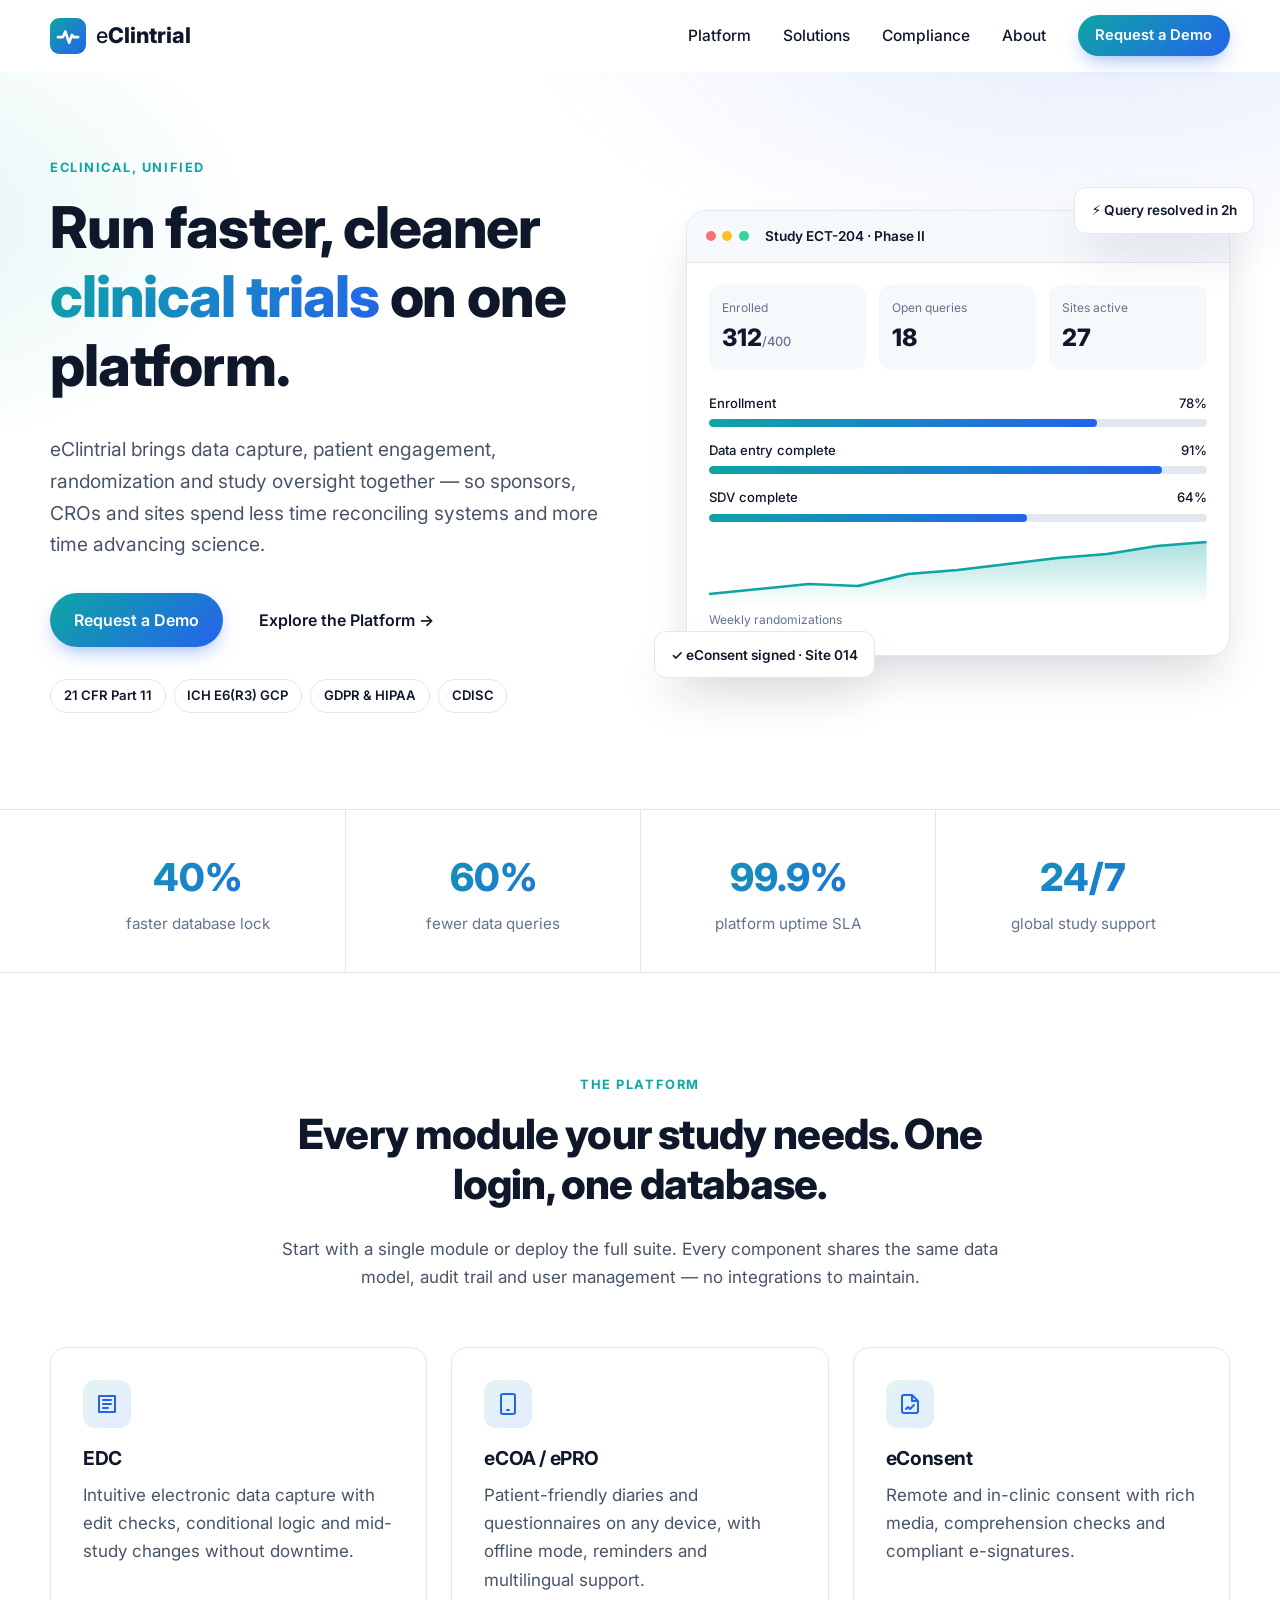
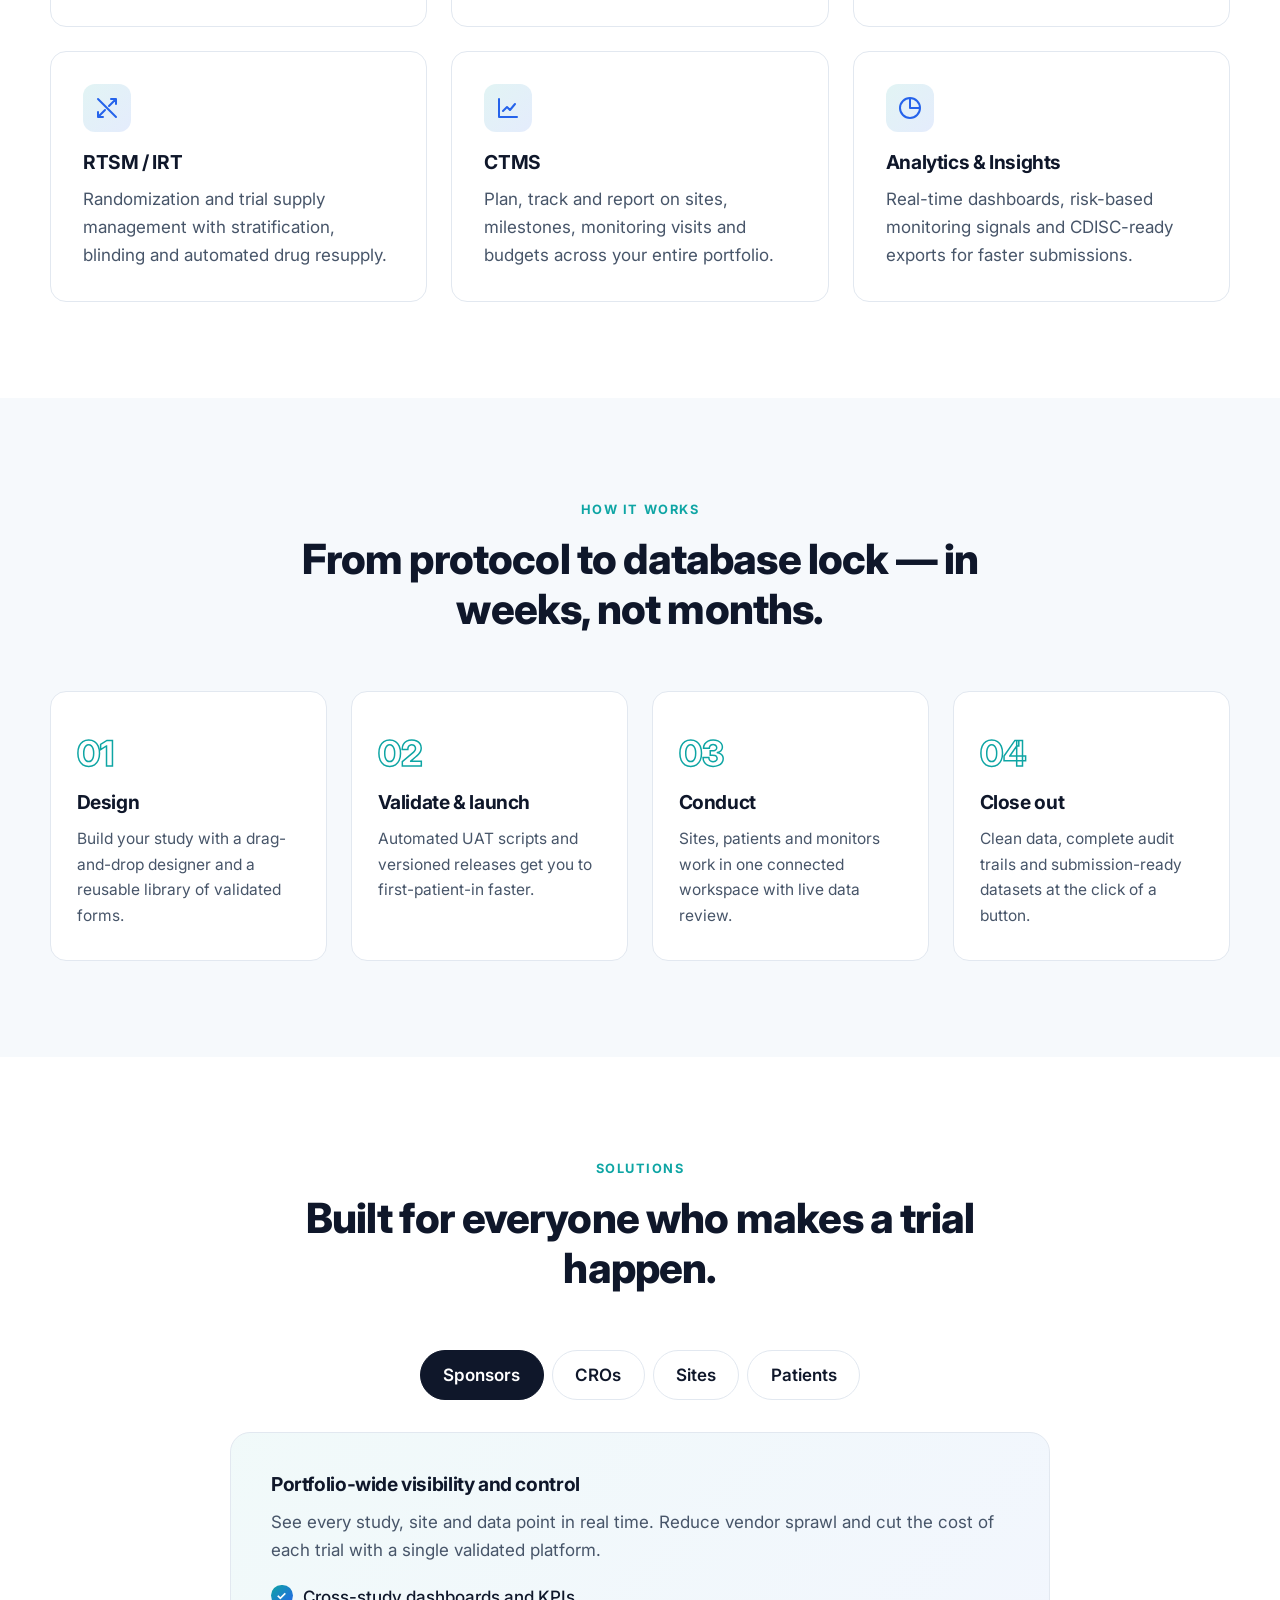
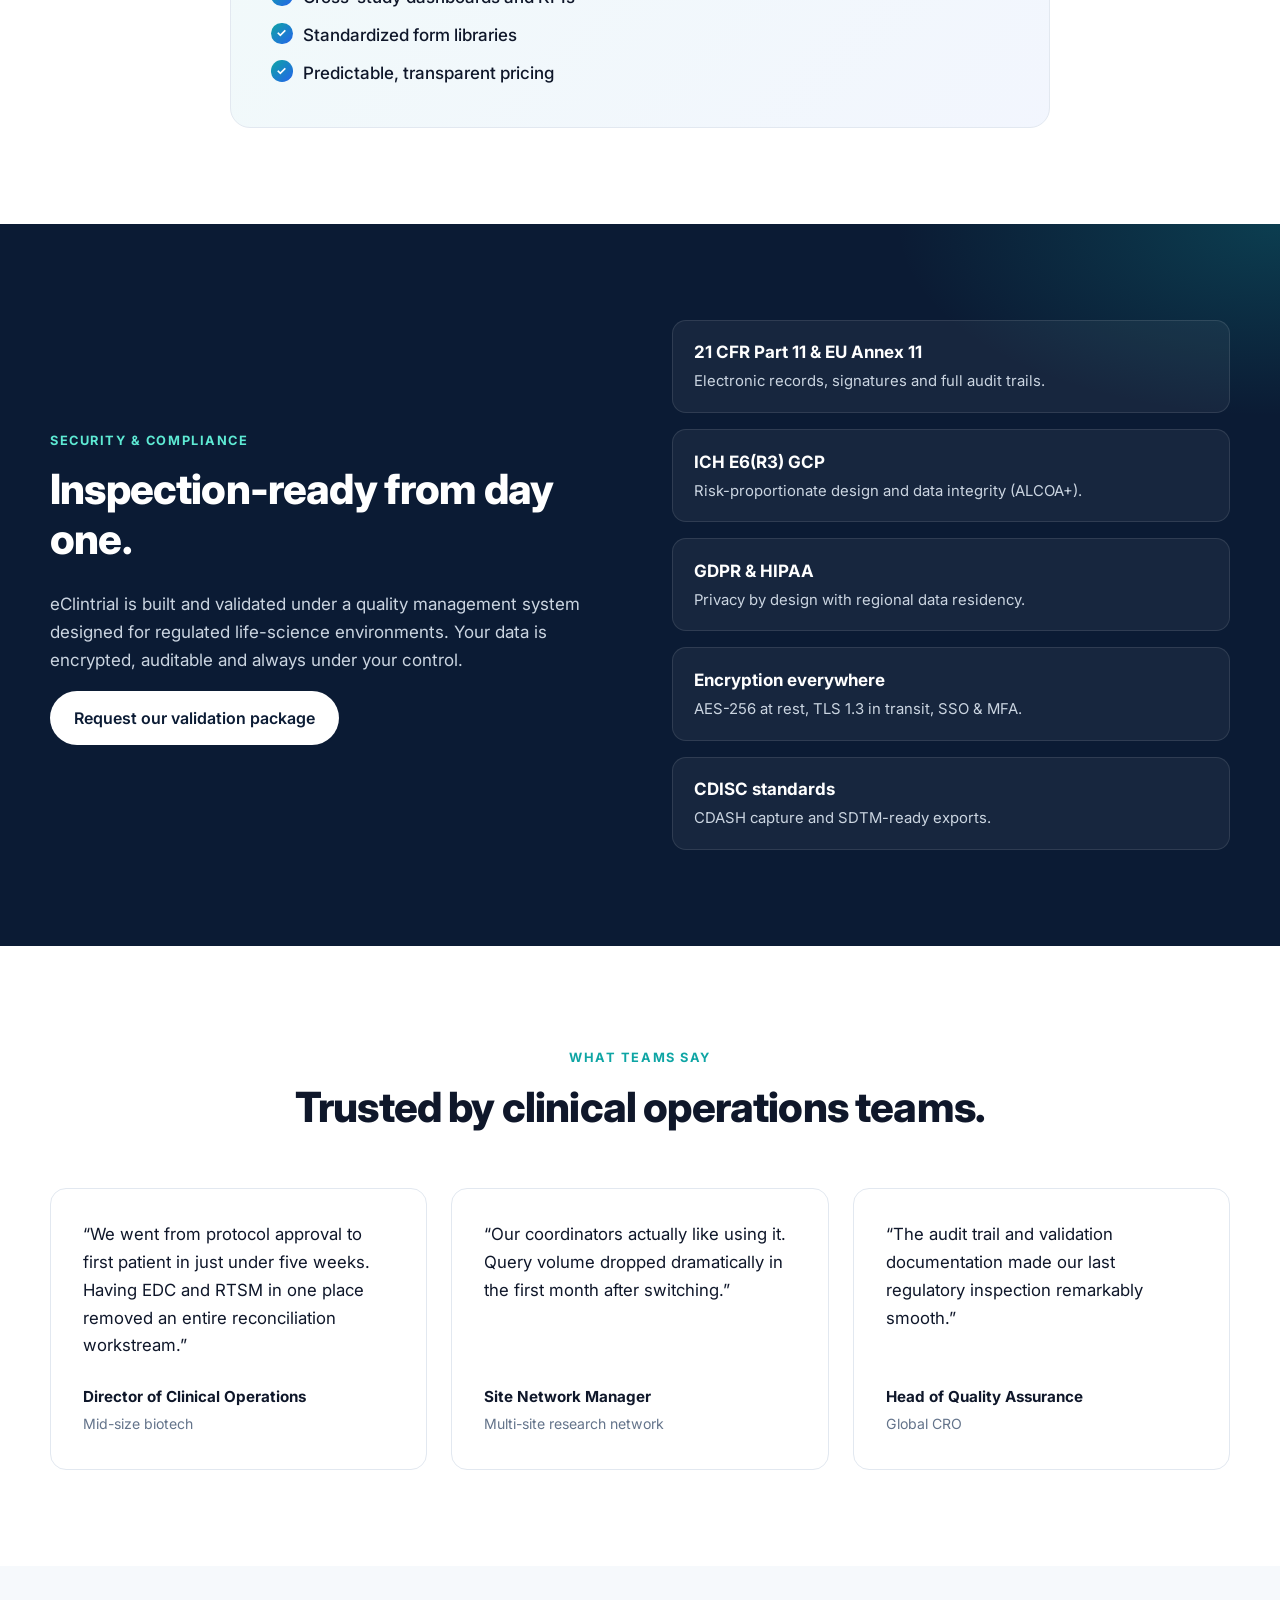
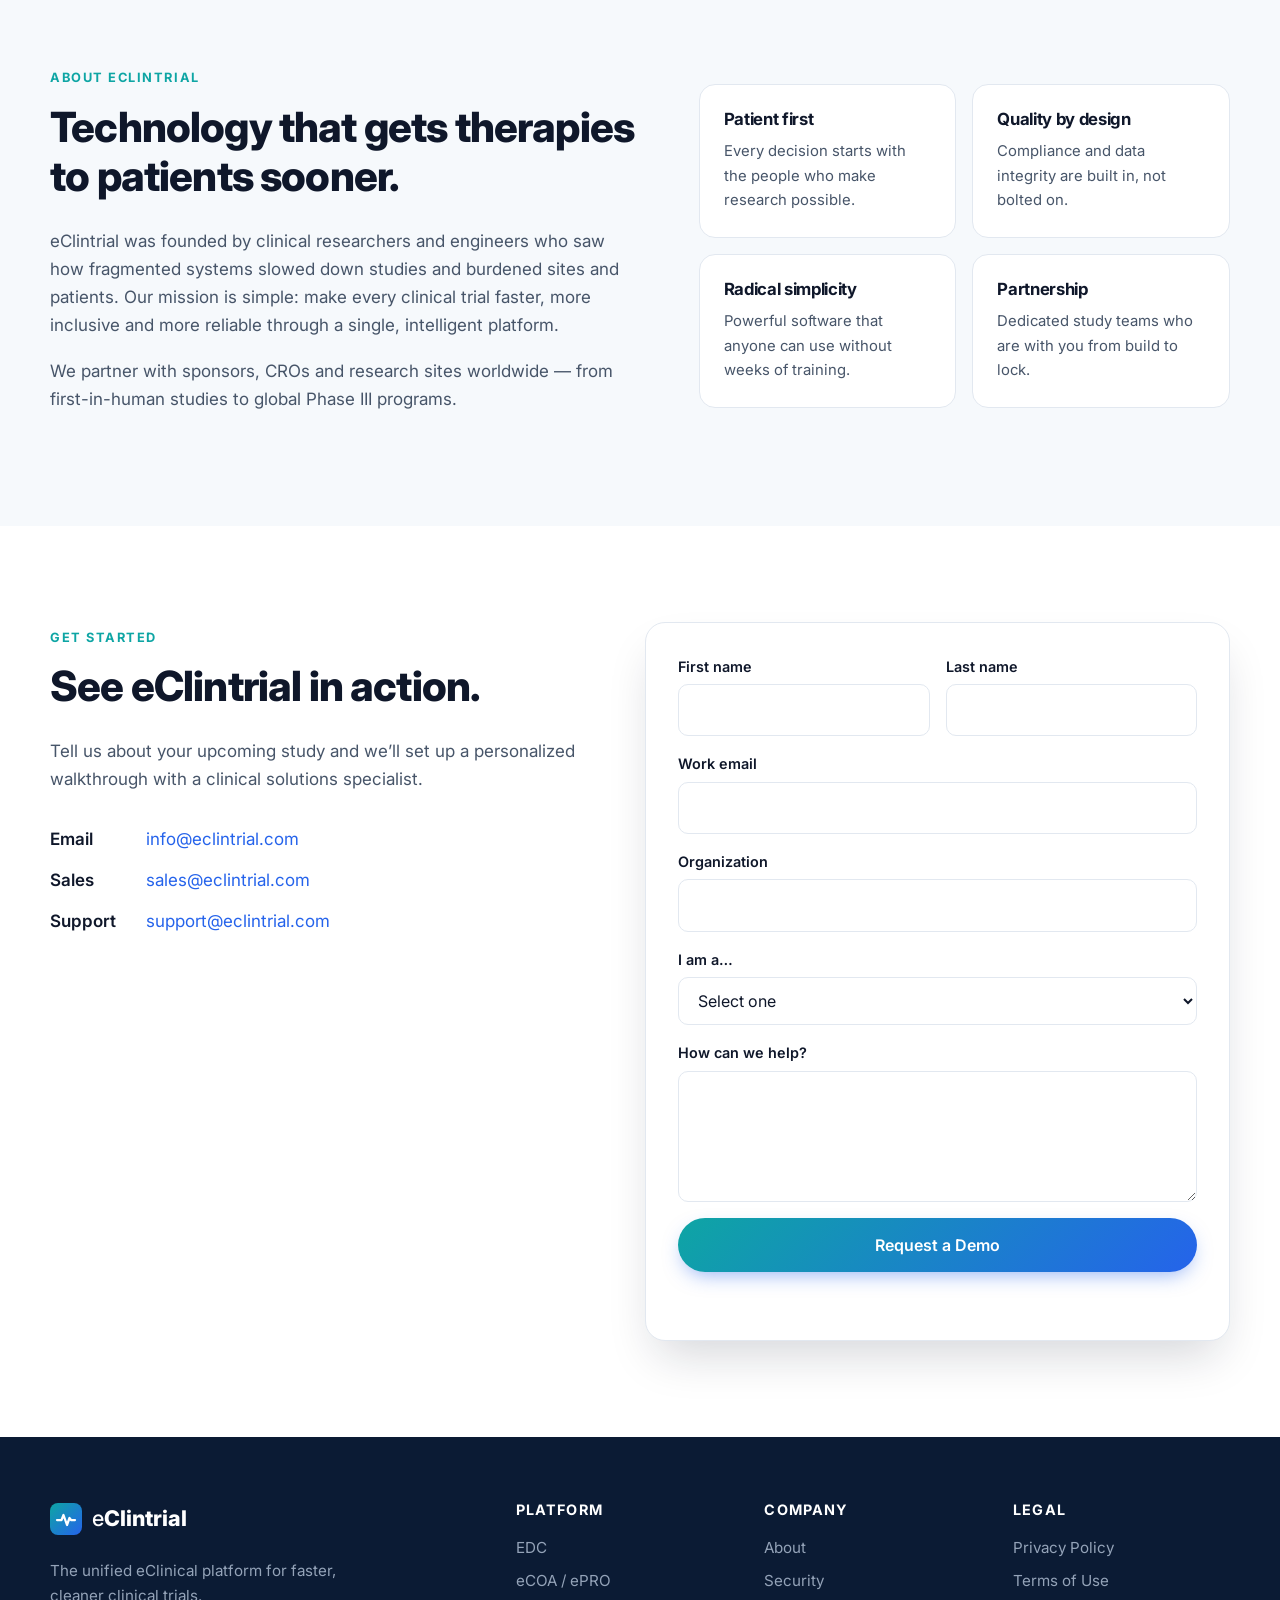
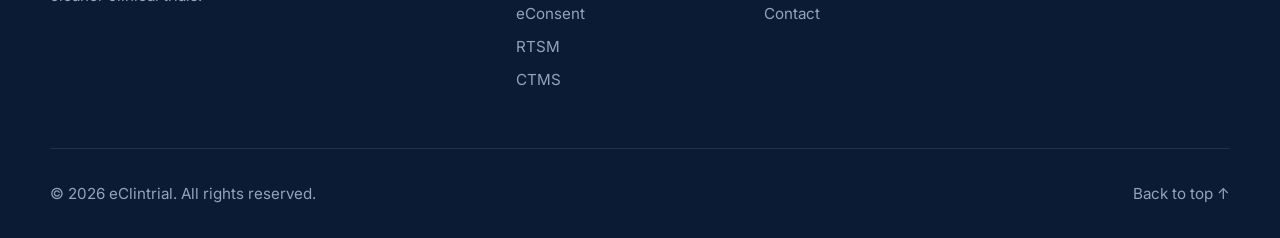
==== index.html @ 249e35c8 "Initial eClintrial website Co-Authored-By: Claude Opus 5.5 <noreply@anthropic.com>" ====
<!DOCTYPE html>
<html lang="en">
<head>
  <meta charset="UTF-8" />
  <meta name="viewport" content="width=device-width, initial-scale=1.0" />
  <script>document.documentElement.classList.add('js');</script>
  <title>eClintrial — The Unified Platform for Modern Clinical Trials</title>
  <meta name="description" content="eClintrial unifies EDC, eCOA, eConsent, RTSM and CTMS in one secure, compliant platform so sponsors, CROs and sites can run faster, cleaner clinical trials." />
  <meta property="og:title" content="eClintrial — The Unified Platform for Modern Clinical Trials" />
  <meta property="og:description" content="Run faster, cleaner clinical trials with one secure, compliant eClinical platform." />
  <meta property="og:type" content="website" />
  <meta property="og:url" content="https://eclintrial.com/" />
  <link rel="canonical" href="https://eclintrial.com/" />
  <link rel="icon" type="image/svg+xml" href="assets/logo.svg" />
  <link rel="preconnect" href="https://fonts.googleapis.com" />
  <link rel="preconnect" href="https://fonts.gstatic.com" crossorigin />
  <link href="https://fonts.googleapis.com/css2?family=Inter:wght@400;500;600;700;800&display=swap" rel="stylesheet" />
  <link rel="stylesheet" href="css/styles.css" />
</head>
<body>
  <a class="skip-link" href="#main">Skip to content</a>

  <!-- Header -->
  <header class="site-header" id="top">
    <div class="container nav">
      <a href="#top" class="brand" aria-label="eClintrial home">
        <img src="assets/logo.svg" alt="" width="36" height="36" />
        <span>e<strong>Clintrial</strong></span>
      </a>
      <button class="nav-toggle" aria-expanded="false" aria-controls="nav-menu" aria-label="Toggle navigation">
        <span></span><span></span><span></span>
      </button>
      <nav id="nav-menu" class="nav-menu" aria-label="Primary">
        <a href="#platform">Platform</a>
        <a href="#solutions">Solutions</a>
        <a href="#compliance">Compliance</a>
        <a href="#about">About</a>
        <a href="#contact" class="btn btn-primary btn-sm">Request a Demo</a>
      </nav>
    </div>
  </header>

  <main id="main">
    <!-- Hero -->
    <section class="hero">
      <div class="container hero-grid">
        <div class="hero-copy reveal">
          <span class="eyebrow">eClinical, unified</span>
          <h1>Run faster, cleaner <span class="gradient-text">clinical trials</span> on one platform.</h1>
          <p class="lead">eClintrial brings data capture, patient engagement, randomization and study oversight together — so sponsors, CROs and sites spend less time reconciling systems and more time advancing science.</p>
          <div class="hero-actions">
            <a href="#contact" class="btn btn-primary">Request a Demo</a>
            <a href="#platform" class="btn btn-ghost">Explore the Platform →</a>
          </div>
          <ul class="hero-badges" aria-label="Compliance highlights">
            <li>21 CFR Part 11</li>
            <li>ICH E6(R3) GCP</li>
            <li>GDPR &amp; HIPAA</li>
            <li>CDISC</li>
          </ul>
        </div>

        <div class="hero-visual reveal" aria-hidden="true">
          <div class="dash-card">
            <div class="dash-header">
              <span class="dot red"></span><span class="dot amber"></span><span class="dot green"></span>
              <span class="dash-title">Study ECT-204 · Phase II</span>
            </div>
            <div class="dash-body">
              <div class="kpis">
                <div class="kpi"><span class="kpi-label">Enrolled</span><span class="kpi-value">312<small>/400</small></span></div>
                <div class="kpi"><span class="kpi-label">Open queries</span><span class="kpi-value">18</span></div>
                <div class="kpi"><span class="kpi-label">Sites active</span><span class="kpi-value">27</span></div>
              </div>
              <div class="progress-block">
                <div class="progress-row"><span>Enrollment</span><span>78%</span></div>
                <div class="bar"><span style="width:78%"></span></div>
                <div class="progress-row"><span>Data entry complete</span><span>91%</span></div>
                <div class="bar"><span style="width:91%"></span></div>
                <div class="progress-row"><span>SDV complete</span><span>64%</span></div>
                <div class="bar"><span style="width:64%"></span></div>
              </div>
              <div class="sparkline">
                <svg viewBox="0 0 300 70" preserveAspectRatio="none">
                  <defs>
                    <linearGradient id="spark" x1="0" y1="0" x2="0" y2="1">
                      <stop offset="0" stop-color="#0EA5A4" stop-opacity=".35"/>
                      <stop offset="1" stop-color="#0EA5A4" stop-opacity="0"/>
                    </linearGradient>
                  </defs>
                  <path d="M0 60 L30 55 L60 50 L90 52 L120 40 L150 36 L180 30 L210 24 L240 20 L270 12 L300 8 L300 70 L0 70Z" fill="url(#spark)"/>
                  <path d="M0 60 L30 55 L60 50 L90 52 L120 40 L150 36 L180 30 L210 24 L240 20 L270 12 L300 8" stroke="#0EA5A4" stroke-width="2.5" fill="none"/>
                </svg>
                <span class="spark-label">Weekly randomizations</span>
              </div>
            </div>
          </div>
          <div class="float-card fc-1">✓ eConsent signed · Site 014</div>
          <div class="float-card fc-2">⚡ Query resolved in 2h</div>
        </div>
      </div>
    </section>

    <!-- Stats -->
    <section class="stats">
      <div class="container stats-grid">
        <div class="stat reveal"><span class="stat-value" data-count="40" data-suffix="%">0%</span><span class="stat-label">faster database lock</span></div>
        <div class="stat reveal"><span class="stat-value" data-count="60" data-suffix="%">0%</span><span class="stat-label">fewer data queries</span></div>
        <div class="stat reveal"><span class="stat-value" data-count="99.9" data-suffix="%" data-decimals="1">0%</span><span class="stat-label">platform uptime SLA</span></div>
        <div class="stat reveal"><span class="stat-value" data-count="24" data-suffix="/7">0</span><span class="stat-label">global study support</span></div>
      </div>
    </section>

    <!-- Platform -->
    <section class="section" id="platform">
      <div class="container">
        <div class="section-head reveal">
          <span class="eyebrow">The Platform</span>
          <h2>Every module your study needs. One login, one database.</h2>
          <p>Start with a single module or deploy the full suite. Every component shares the same data model, audit trail and user management — no integrations to maintain.</p>
        </div>

        <div class="card-grid">
          <article class="card reveal">
            <div class="card-icon">
              <svg viewBox="0 0 24 24"><path d="M4 4h16v16H4z M8 8h8 M8 12h8 M8 16h5"/></svg>
            </div>
            <h3>EDC</h3>
            <p>Intuitive electronic data capture with edit checks, conditional logic and mid-study changes without downtime.</p>
          </article>
          <article class="card reveal">
            <div class="card-icon">
              <svg viewBox="0 0 24 24"><path d="M7 2h10a2 2 0 0 1 2 2v16a2 2 0 0 1-2 2H7a2 2 0 0 1-2-2V4a2 2 0 0 1 2-2z M11 18h2"/></svg>
            </div>
            <h3>eCOA / ePRO</h3>
            <p>Patient-friendly diaries and questionnaires on any device, with offline mode, reminders and multilingual support.</p>
          </article>
          <article class="card reveal">
            <div class="card-icon">
              <svg viewBox="0 0 24 24"><path d="M14 3H6a2 2 0 0 0-2 2v14a2 2 0 0 0 2 2h12a2 2 0 0 0 2-2V9z M14 3v6h6 M8 17l2-2 2 2 4-4"/></svg>
            </div>
            <h3>eConsent</h3>
            <p>Remote and in-clinic consent with rich media, comprehension checks and compliant e-signatures.</p>
          </article>
          <article class="card reveal">
            <div class="card-icon">
              <svg viewBox="0 0 24 24"><path d="M16 3h5v5 M8 21H3v-5 M21 3l-7 7 M3 21l7-7 M3 3l18 18"/></svg>
            </div>
            <h3>RTSM / IRT</h3>
            <p>Randomization and trial supply management with stratification, blinding and automated drug resupply.</p>
          </article>
          <article class="card reveal">
            <div class="card-icon">
              <svg viewBox="0 0 24 24"><path d="M3 3v18h18 M7 15l4-4 3 3 5-6"/></svg>
            </div>
            <h3>CTMS</h3>
            <p>Plan, track and report on sites, milestones, monitoring visits and budgets across your entire portfolio.</p>
          </article>
          <article class="card reveal">
            <div class="card-icon">
              <svg viewBox="0 0 24 24"><path d="M12 2a10 10 0 1 0 10 10 M12 2v10h10 M12 2a10 10 0 0 1 10 10"/></svg>
            </div>
            <h3>Analytics &amp; Insights</h3>
            <p>Real-time dashboards, risk-based monitoring signals and CDISC-ready exports for faster submissions.</p>
          </article>
        </div>
      </div>
    </section>

    <!-- How it works -->
    <section class="section section-alt">
      <div class="container">
        <div class="section-head reveal">
          <span class="eyebrow">How it works</span>
          <h2>From protocol to database lock — in weeks, not months.</h2>
        </div>
        <ol class="steps">
          <li class="step reveal">
            <span class="step-num">01</span>
            <h3>Design</h3>
            <p>Build your study with a drag-and-drop designer and a reusable library of validated forms.</p>
          </li>
          <li class="step reveal">
            <span class="step-num">02</span>
            <h3>Validate &amp; launch</h3>
            <p>Automated UAT scripts and versioned releases get you to first-patient-in faster.</p>
          </li>
          <li class="step reveal">
            <span class="step-num">03</span>
            <h3>Conduct</h3>
            <p>Sites, patients and monitors work in one connected workspace with live data review.</p>
          </li>
          <li class="step reveal">
            <span class="step-num">04</span>
            <h3>Close out</h3>
            <p>Clean data, complete audit trails and submission-ready datasets at the click of a button.</p>
          </li>
        </ol>
      </div>
    </section>

    <!-- Solutions -->
    <section class="section" id="solutions">
      <div class="container">
        <div class="section-head reveal">
          <span class="eyebrow">Solutions</span>
          <h2>Built for everyone who makes a trial happen.</h2>
        </div>
        <div class="tabs reveal" role="tablist" aria-label="Audience">
          <button role="tab" aria-selected="true" aria-controls="tab-sponsors" id="t-sponsors">Sponsors</button>
          <button role="tab" aria-selected="false" aria-controls="tab-cros" id="t-cros" tabindex="-1">CROs</button>
          <button role="tab" aria-selected="false" aria-controls="tab-sites" id="t-sites" tabindex="-1">Sites</button>
          <button role="tab" aria-selected="false" aria-controls="tab-patients" id="t-patients" tabindex="-1">Patients</button>
        </div>
        <div class="tab-panels">
          <div class="tab-panel" id="tab-sponsors" role="tabpanel" aria-labelledby="t-sponsors">
            <div>
              <h3>Portfolio-wide visibility and control</h3>
              <p>See every study, site and data point in real time. Reduce vendor sprawl and cut the cost of each trial with a single validated platform.</p>
              <ul class="checklist">
                <li>Cross-study dashboards and KPIs</li>
                <li>Standardized form libraries</li>
                <li>Predictable, transparent pricing</li>
              </ul>
            </div>
          </div>
          <div class="tab-panel" id="tab-cros" role="tabpanel" aria-labelledby="t-cros" hidden>
            <div>
              <h3>Deliver more studies with the same team</h3>
              <p>Rapid study builds, reusable templates and white-label options help you win and deliver more business for your sponsors.</p>
              <ul class="checklist">
                <li>Multi-sponsor tenant management</li>
                <li>Reusable study templates</li>
                <li>Built-in risk-based monitoring</li>
              </ul>
            </div>
          </div>
          <div class="tab-panel" id="tab-sites" role="tabpanel" aria-labelledby="t-sites" hidden>
            <div>
              <h3>Less admin, more patient care</h3>
              <p>One login for every module, clean intuitive forms and fewer queries mean coordinators spend time with patients, not screens.</p>
              <ul class="checklist">
                <li>Single sign-on across modules</li>
                <li>EHR-to-EDC data transfer</li>
                <li>Inline query resolution</li>
              </ul>
            </div>
          </div>
          <div class="tab-panel" id="tab-patients" role="tabpanel" aria-labelledby="t-patients" hidden>
            <div>
              <h3>Participation that fits real life</h3>
              <p>Patients consent, report outcomes and attend visits from home or clinic using an accessible app in their own language.</p>
              <ul class="checklist">
                <li>Mobile app for iOS, Android &amp; web</li>
                <li>WCAG 2.2 AA accessibility</li>
                <li>Telehealth visit support</li>
              </ul>
            </div>
          </div>
        </div>
      </div>
    </section>

    <!-- Compliance -->
    <section class="section section-dark" id="compliance">
      <div class="container compliance-grid">
        <div class="reveal">
          <span class="eyebrow eyebrow-light">Security &amp; Compliance</span>
          <h2>Inspection-ready from day one.</h2>
          <p>eClintrial is built and validated under a quality management system designed for regulated life-science environments. Your data is encrypted, auditable and always under your control.</p>
          <a href="#contact" class="btn btn-light">Request our validation package</a>
        </div>
        <ul class="compliance-list reveal">
          <li><strong>21 CFR Part 11 &amp; EU Annex 11</strong><span>Electronic records, signatures and full audit trails.</span></li>
          <li><strong>ICH E6(R3) GCP</strong><span>Risk-proportionate design and data integrity (ALCOA+).</span></li>
          <li><strong>GDPR &amp; HIPAA</strong><span>Privacy by design with regional data residency.</span></li>
          <li><strong>Encryption everywhere</strong><span>AES-256 at rest, TLS 1.3 in transit, SSO &amp; MFA.</span></li>
          <li><strong>CDISC standards</strong><span>CDASH capture and SDTM-ready exports.</span></li>
        </ul>
      </div>
    </section>

    <!-- Testimonials -->
    <section class="section">
      <div class="container">
        <div class="section-head reveal">
          <span class="eyebrow">What teams say</span>
          <h2>Trusted by clinical operations teams.</h2>
        </div>
        <div class="quote-grid">
          <figure class="quote reveal">
            <blockquote>“We went from protocol approval to first patient in just under five weeks. Having EDC and RTSM in one place removed an entire reconciliation workstream.”</blockquote>
            <figcaption><strong>Director of Clinical Operations</strong><span>Mid-size biotech</span></figcaption>
          </figure>
          <figure class="quote reveal">
            <blockquote>“Our coordinators actually like using it. Query volume dropped dramatically in the first month after switching.”</blockquote>
            <figcaption><strong>Site Network Manager</strong><span>Multi-site research network</span></figcaption>
          </figure>
          <figure class="quote reveal">
            <blockquote>“The audit trail and validation documentation made our last regulatory inspection remarkably smooth.”</blockquote>
            <figcaption><strong>Head of Quality Assurance</strong><span>Global CRO</span></figcaption>
          </figure>
        </div>
      </div>
    </section>

    <!-- About -->
    <section class="section section-alt" id="about">
      <div class="container about-grid">
        <div class="reveal">
          <span class="eyebrow">About eClintrial</span>
          <h2>Technology that gets therapies to patients sooner.</h2>
          <p>eClintrial was founded by clinical researchers and engineers who saw how fragmented systems slowed down studies and burdened sites and patients. Our mission is simple: make every clinical trial faster, more inclusive and more reliable through a single, intelligent platform.</p>
          <p>We partner with sponsors, CROs and research sites worldwide — from first-in-human studies to global Phase III programs.</p>
        </div>
        <div class="values reveal">
          <div class="value"><h3>Patient first</h3><p>Every decision starts with the people who make research possible.</p></div>
          <div class="value"><h3>Quality by design</h3><p>Compliance and data integrity are built in, not bolted on.</p></div>
          <div class="value"><h3>Radical simplicity</h3><p>Powerful software that anyone can use without weeks of training.</p></div>
          <div class="value"><h3>Partnership</h3><p>Dedicated study teams who are with you from build to lock.</p></div>
        </div>
      </div>
    </section>

    <!-- Contact -->
    <section class="section" id="contact">
      <div class="container contact-grid">
        <div class="reveal">
          <span class="eyebrow">Get started</span>
          <h2>See eClintrial in action.</h2>
          <p>Tell us about your upcoming study and we’ll set up a personalized walkthrough with a clinical solutions specialist.</p>
          <ul class="contact-info">
            <li><span>Email</span><a href="mailto:info@eclintrial.com">info@eclintrial.com</a></li>
            <li><span>Sales</span><a href="mailto:sales@eclintrial.com">sales@eclintrial.com</a></li>
            <li><span>Support</span><a href="mailto:support@eclintrial.com">support@eclintrial.com</a></li>
          </ul>
        </div>
        <form class="contact-form reveal" id="contact-form" novalidate>
          <div class="form-row">
            <label>First name<input type="text" name="firstName" autocomplete="given-name" required /></label>
            <label>Last name<input type="text" name="lastName" autocomplete="family-name" required /></label>
          </div>
          <label>Work email<input type="email" name="email" autocomplete="email" required /></label>
          <label>Organization<input type="text" name="organization" autocomplete="organization" required /></label>
          <label>I am a…
            <select name="role" required>
              <option value="">Select one</option>
              <option>Sponsor (Pharma / Biotech / MedTech)</option>
              <option>CRO</option>
              <option>Research site</option>
              <option>Academic / Investigator</option>
              <option>Other</option>
            </select>
          </label>
          <label>How can we help?<textarea name="message" rows="4"></textarea></label>
          <button type="submit" class="btn btn-primary btn-block">Request a Demo</button>
          <p class="form-status" role="status" aria-live="polite"></p>
        </form>
      </div>
    </section>
  </main>

  <!-- Footer -->
  <footer class="site-footer">
    <div class="container footer-grid">
      <div>
        <a href="#top" class="brand brand-light">
          <img src="assets/logo.svg" alt="" width="32" height="32" />
          <span>e<strong>Clintrial</strong></span>
        </a>
        <p>The unified eClinical platform for faster, cleaner clinical trials.</p>
      </div>
      <div>
        <h4>Platform</h4>
        <a href="#platform">EDC</a>
        <a href="#platform">eCOA / ePRO</a>
        <a href="#platform">eConsent</a>
        <a href="#platform">RTSM</a>
        <a href="#platform">CTMS</a>
      </div>
      <div>
        <h4>Company</h4>
        <a href="#about">About</a>
        <a href="#compliance">Security</a>
        <a href="#contact">Contact</a>
      </div>
      <div>
        <h4>Legal</h4>
        <a href="privacy.html">Privacy Policy</a>
        <a href="terms.html">Terms of Use</a>
      </div>
    </div>
    <div class="container footer-bottom">
      <span>© <span id="year">2026</span> eClintrial. All rights reserved.</span>
      <a href="#top">Back to top ↑</a>
    </div>
  </footer>

  <script src="js/main.js"></script>
</body>
</html>
---- css/styles.css ----
/* ==========================================================================
   eClintrial — Global styles
   ========================================================================== */

:root {
  --teal: #0ea5a4;
  --blue: #2563eb;
  --navy: #0b1b34;
  --ink: #0f172a;
  --body: #475569;
  --muted: #64748b;
  --line: #e2e8f0;
  --bg: #ffffff;
  --bg-alt: #f6f9fc;
  --radius: 16px;
  --shadow-sm: 0 1px 2px rgba(15, 23, 42, .06), 0 1px 3px rgba(15, 23, 42, .08);
  --shadow-lg: 0 24px 48px -12px rgba(15, 23, 42, .18);
  --gradient: linear-gradient(135deg, var(--teal), var(--blue));
  --container: 1180px;
  --header-h: 72px;
}

*, *::before, *::after { box-sizing: border-box; }

html { scroll-behavior: smooth; scroll-padding-top: var(--header-h); }

body {
  margin: 0;
  font-family: "Inter", system-ui, -apple-system, "Segoe UI", Roboto, sans-serif;
  font-size: 17px;
  line-height: 1.65;
  color: var(--body);
  background: var(--bg);
  -webkit-font-smoothing: antialiased;
}

img, svg { display: block; max-width: 100%; }

h1, h2, h3, h4 { color: var(--ink); line-height: 1.2; margin: 0 0 .6em; letter-spacing: -.02em; }
h1 { font-size: clamp(2.4rem, 5vw, 3.6rem); font-weight: 800; }
h2 { font-size: clamp(1.9rem, 3.4vw, 2.6rem); font-weight: 800; }
h3 { font-size: 1.2rem; font-weight: 700; }
p { margin: 0 0 1em; }
a { color: var(--blue); text-decoration: none; }
a:hover { text-decoration: underline; }

.container { width: min(100% - 2.5rem, var(--container)); margin-inline: auto; }

.skip-link {
  position: absolute; left: -9999px; top: 0;
  background: var(--ink); color: #fff; padding: .6rem 1rem; z-index: 100;
}
.skip-link:focus { left: 1rem; top: 1rem; }

:focus-visible { outline: 3px solid var(--teal); outline-offset: 3px; border-radius: 6px; }

/* Buttons ------------------------------------------------------------------ */
.btn {
  display: inline-flex; align-items: center; justify-content: center; gap: .4rem;
  padding: .85rem 1.5rem; border-radius: 999px; border: 0;
  font: inherit; font-weight: 600; font-size: 1rem; cursor: pointer;
  transition: transform .15s ease, box-shadow .2s ease, background .2s ease;
}
.btn:hover { text-decoration: none; transform: translateY(-1px); }
.btn-primary { background: var(--gradient); color: #fff; box-shadow: 0 8px 20px -6px rgba(37, 99, 235, .5); }
.btn-primary:hover { box-shadow: 0 12px 24px -6px rgba(37, 99, 235, .6); }
.btn-ghost { color: var(--ink); background: transparent; }
.btn-ghost:hover { background: var(--bg-alt); }
.btn-light { background: #fff; color: var(--navy); }
.btn-sm { padding: .55rem 1.1rem; font-size: .92rem; }
.btn-block { width: 100%; }

.eyebrow {
  display: inline-block; font-size: .8rem; font-weight: 700; letter-spacing: .12em;
  text-transform: uppercase; color: var(--teal); margin-bottom: .9rem;
}
.eyebrow-light { color: #5eead4; }
.gradient-text { background: var(--gradient); -webkit-background-clip: text; background-clip: text; color: transparent; }
.lead { font-size: 1.2rem; color: var(--body); max-width: 36em; }

/* Header ------------------------------------------------------------------- */
.site-header {
  position: sticky; top: 0; z-index: 50; height: var(--header-h);
  background: rgba(255, 255, 255, .85); backdrop-filter: saturate(180%) blur(12px);
  border-bottom: 1px solid transparent; transition: border-color .2s, box-shadow .2s;
}
.site-header.scrolled { border-color: var(--line); box-shadow: var(--shadow-sm); }
.nav { display: flex; align-items: center; justify-content: space-between; height: 100%; }
.brand { display: inline-flex; align-items: center; gap: .6rem; font-size: 1.35rem; color: var(--ink); font-weight: 500; }
.brand:hover { text-decoration: none; }
.brand strong { font-weight: 800; }
.brand-light { color: #fff; }
.nav-menu { display: flex; align-items: center; gap: 2rem; }
.nav-menu a:not(.btn) { color: var(--ink); font-weight: 500; font-size: .97rem; }
.nav-menu a:not(.btn):hover { color: var(--blue); text-decoration: none; }

.nav-toggle { display: none; background: none; border: 0; padding: .5rem; cursor: pointer; }
.nav-toggle span { display: block; width: 24px; height: 2px; background: var(--ink); margin: 5px 0; transition: transform .2s, opacity .2s; }
.nav-toggle[aria-expanded="true"] span:nth-child(1) { transform: translateY(7px) rotate(45deg); }
.nav-toggle[aria-expanded="true"] span:nth-child(2) { opacity: 0; }
.nav-toggle[aria-expanded="true"] span:nth-child(3) { transform: translateY(-7px) rotate(-45deg); }

/* Hero --------------------------------------------------------------------- */
.hero {
  position: relative; overflow: hidden; padding: 5rem 0 6rem;
  background:
    radial-gradient(60rem 30rem at 85% -10%, rgba(37, 99, 235, .12), transparent 60%),
    radial-gradient(40rem 25rem at -10% 20%, rgba(14, 165, 164, .12), transparent 60%);
}
.hero-grid { display: grid; grid-template-columns: 1.05fr 1fr; gap: 4rem; align-items: center; }
.hero-actions { display: flex; flex-wrap: wrap; gap: .75rem; margin: 2rem 0; }
.hero-badges { display: flex; flex-wrap: wrap; gap: .5rem; list-style: none; padding: 0; margin: 0; }
.hero-badges li {
  font-size: .82rem; font-weight: 600; color: var(--ink);
  padding: .35rem .8rem; border: 1px solid var(--line); border-radius: 999px; background: #fff;
}

.hero-visual { position: relative; }
.dash-card { background: #fff; border-radius: 20px; box-shadow: var(--shadow-lg); border: 1px solid var(--line); overflow: hidden; }
.dash-header { display: flex; align-items: center; gap: .4rem; padding: .9rem 1.2rem; border-bottom: 1px solid var(--line); background: var(--bg-alt); }
.dot { width: 10px; height: 10px; border-radius: 50%; }
.dot.red { background: #f87171; } .dot.amber { background: #fbbf24; } .dot.green { background: #34d399; }
.dash-title { margin-left: .6rem; font-size: .85rem; font-weight: 600; color: var(--ink); }
.dash-body { padding: 1.4rem; }
.kpis { display: grid; grid-template-columns: repeat(3, 1fr); gap: .8rem; margin-bottom: 1.4rem; }
.kpi { background: var(--bg-alt); border-radius: 12px; padding: .8rem; }
.kpi-label { display: block; font-size: .75rem; color: var(--muted); }
.kpi-value { font-size: 1.5rem; font-weight: 800; color: var(--ink); }
.kpi-value small { font-size: .8rem; color: var(--muted); font-weight: 500; }
.progress-row { display: flex; justify-content: space-between; font-size: .82rem; color: var(--ink); font-weight: 500; }
.bar { height: 8px; background: var(--line); border-radius: 99px; margin: .3rem 0 .8rem; overflow: hidden; }
.bar span { display: block; height: 100%; background: var(--gradient); border-radius: inherit; }
.sparkline { margin-top: .6rem; }
.sparkline svg { width: 100%; height: 70px; }
.spark-label { font-size: .75rem; color: var(--muted); }

.float-card {
  position: absolute; background: #fff; border: 1px solid var(--line); border-radius: 12px;
  padding: .7rem 1rem; font-size: .85rem; font-weight: 600; color: var(--ink);
  box-shadow: var(--shadow-lg); animation: float 6s ease-in-out infinite;
}
.fc-1 { left: -2rem; bottom: -1.4rem; }
.fc-2 { right: -1.5rem; top: -1.4rem; animation-delay: -3s; }
@keyframes float { 50% { transform: translateY(-10px); } }

/* Stats -------------------------------------------------------------------- */
.stats { border-block: 1px solid var(--line); background: #fff; }
.stats-grid { display: grid; grid-template-columns: repeat(4, 1fr); }
.stat { padding: 2.2rem 1rem; text-align: center; }
.stat + .stat { border-left: 1px solid var(--line); }
.stat-value { display: block; font-size: 2.4rem; font-weight: 800; background: var(--gradient); -webkit-background-clip: text; background-clip: text; color: transparent; }
.stat-label { font-size: .95rem; color: var(--muted); }

/* Sections ----------------------------------------------------------------- */
.section { padding: 6rem 0; }
.section-alt { background: var(--bg-alt); }
.section-head { max-width: 760px; margin: 0 auto 3.5rem; text-align: center; }

.card-grid { display: grid; grid-template-columns: repeat(3, 1fr); gap: 1.5rem; }
.card {
  background: #fff; border: 1px solid var(--line); border-radius: var(--radius);
  padding: 2rem; transition: transform .2s, box-shadow .2s, border-color .2s;
}
.card:hover { transform: translateY(-4px); box-shadow: var(--shadow-lg); border-color: transparent; }
.card p { margin: 0; }
.card-icon {
  width: 48px; height: 48px; border-radius: 12px; display: grid; place-items: center;
  background: linear-gradient(135deg, rgba(14, 165, 164, .12), rgba(37, 99, 235, .12)); margin-bottom: 1.2rem;
}
.card-icon svg { width: 24px; height: 24px; fill: none; stroke: var(--blue); stroke-width: 2; stroke-linecap: round; stroke-linejoin: round; }

.steps { list-style: none; padding: 0; margin: 0; display: grid; grid-template-columns: repeat(4, 1fr); gap: 1.5rem; counter-reset: step; }
.step { position: relative; background: #fff; border-radius: var(--radius); padding: 2rem 1.6rem; border: 1px solid var(--line); }
.step p { margin: 0; font-size: .97rem; }
.step-num { display: block; font-size: 2.2rem; font-weight: 800; color: transparent; -webkit-text-stroke: 1.5px var(--teal); margin-bottom: .6rem; }

/* Tabs */
.tabs { display: flex; justify-content: center; gap: .5rem; flex-wrap: wrap; margin-bottom: 2rem; }
.tabs button {
  font: inherit; font-weight: 600; padding: .65rem 1.4rem; border-radius: 999px; cursor: pointer;
  border: 1px solid var(--line); background: #fff; color: var(--ink); transition: all .2s;
}
.tabs button[aria-selected="true"] { background: var(--ink); color: #fff; border-color: var(--ink); }
.tab-panel {
  max-width: 820px; margin: 0 auto; padding: 2.5rem; border-radius: 20px;
  background: linear-gradient(135deg, rgba(14, 165, 164, .06), rgba(37, 99, 235, .06));
  border: 1px solid var(--line);
}
.checklist { list-style: none; padding: 0; margin: 1.2rem 0 0; display: grid; gap: .6rem; }
.checklist li { position: relative; padding-left: 2rem; color: var(--ink); font-weight: 500; }
.checklist li::before {
  content: "✓"; position: absolute; left: 0; top: .1rem; width: 1.35rem; height: 1.35rem;
  border-radius: 50%; background: var(--gradient); color: #fff; font-size: .75rem;
  display: grid; place-items: center; font-weight: 700;
}

/* Compliance (dark) */
.section-dark { background: var(--navy); color: #cbd5e1; position: relative; overflow: hidden; }
.section-dark::before {
  content: ""; position: absolute; inset: 0;
  background: radial-gradient(40rem 20rem at 100% 0%, rgba(14, 165, 164, .25), transparent 60%);
  pointer-events: none;
}
.section-dark h2 { color: #fff; }
.compliance-grid { position: relative; display: grid; grid-template-columns: 1fr 1fr; gap: 4rem; align-items: center; }
.compliance-list { list-style: none; padding: 0; margin: 0; display: grid; gap: 1rem; }
.compliance-list li {
  padding: 1.1rem 1.3rem; border-radius: 14px; background: rgba(255, 255, 255, .05);
  border: 1px solid rgba(255, 255, 255, .1);
}
.compliance-list strong { display: block; color: #fff; }
.compliance-list span { font-size: .93rem; }

/* Quotes */
.quote-grid { display: grid; grid-template-columns: repeat(3, 1fr); gap: 1.5rem; }
.quote { margin: 0; padding: 2rem; border-radius: var(--radius); border: 1px solid var(--line); background: #fff; display: flex; flex-direction: column; justify-content: space-between; }
.quote blockquote { margin: 0 0 1.5rem; color: var(--ink); font-size: 1.05rem; }
.quote figcaption strong { display: block; color: var(--ink); font-size: .95rem; }
.quote figcaption span { font-size: .88rem; color: var(--muted); }

/* About */
.about-grid { display: grid; grid-template-columns: 1.1fr 1fr; gap: 4rem; align-items: center; }
.values { display: grid; grid-template-columns: 1fr 1fr; gap: 1rem; }
.value { background: #fff; border: 1px solid var(--line); border-radius: var(--radius); padding: 1.5rem; }
.value h3 { font-size: 1.05rem; }
.value p { margin: 0; font-size: .93rem; }

/* Contact */
.contact-grid { display: grid; grid-template-columns: 1fr 1.1fr; gap: 4rem; align-items: start; }
.contact-grid > *, .form-row > * { min-width: 0; }
.contact-info { list-style: none; padding: 0; margin: 2rem 0 0; display: grid; gap: .8rem; }
.contact-info li { display: flex; flex-wrap: wrap; gap: 0 1rem; }
.contact-info span { min-width: 5rem; font-weight: 600; color: var(--ink); }
.contact-form {
  display: grid; gap: 1rem; padding: 2rem; border-radius: 20px; background: #fff;
  border: 1px solid var(--line); box-shadow: var(--shadow-lg);
}
.form-row { display: grid; grid-template-columns: 1fr 1fr; gap: 1rem; }
.contact-form label { display: grid; gap: .35rem; font-size: .9rem; font-weight: 600; color: var(--ink); }
.contact-form input, .contact-form select, .contact-form textarea {
  font: inherit; font-weight: 400; font-size: 1rem; color: var(--ink);
  width: 100%; padding: .75rem .9rem; border: 1px solid var(--line); border-radius: 10px; background: #fff;
  transition: border-color .2s, box-shadow .2s;
}
.contact-form input:focus, .contact-form select:focus, .contact-form textarea:focus {
  outline: none; border-color: var(--teal); box-shadow: 0 0 0 4px rgba(14, 165, 164, .15);
}
.contact-form .invalid { border-color: #ef4444; }
.form-status { margin: 0; font-size: .92rem; font-weight: 500; min-height: 1.4em; }
.form-status.success { color: #059669; }
.form-status.error { color: #dc2626; }

/* Footer */
.site-footer { background: var(--navy); color: #94a3b8; padding: 4rem 0 2rem; font-size: .95rem; }
.footer-grid { display: grid; grid-template-columns: 2fr 1fr 1fr 1fr; gap: 2rem; }
.footer-grid p { margin-top: 1rem; max-width: 22em; }
.footer-grid h4 { color: #fff; font-size: .9rem; text-transform: uppercase; letter-spacing: .08em; margin-bottom: 1rem; }
.footer-grid a:not(.brand) { display: block; color: #94a3b8; margin-bottom: .5rem; }
.footer-grid a:not(.brand):hover { color: #fff; text-decoration: none; }
.footer-bottom {
  display: flex; justify-content: space-between; flex-wrap: wrap; gap: 1rem;
  margin-top: 3rem; padding-top: 2rem; border-top: 1px solid rgba(255, 255, 255, .1);
}
.footer-bottom a { color: #94a3b8; }

/* Legal pages */
.legal { padding: 4rem 0 6rem; }
.legal .container { max-width: 760px; }
.legal h2 { font-size: 1.4rem; margin-top: 2.2rem; }
.legal .updated { color: var(--muted); font-size: .92rem; }

/* Reveal on scroll */
.js .reveal { opacity: 0; transform: translateY(24px); transition: opacity .7s ease, transform .7s ease; }
.js .reveal.visible { opacity: 1; transform: none; }

@media (prefers-reduced-motion: reduce) {
  html { scroll-behavior: auto; }
  *, *::before, *::after { animation: none !important; transition: none !important; }
  .js .reveal { opacity: 1; transform: none; }
}

/* Responsive ---------------------------------------------------------------- */
@media (max-width: 1024px) {
  .card-grid, .quote-grid { grid-template-columns: repeat(2, 1fr); }
  .steps { grid-template-columns: repeat(2, 1fr); }
  .hero-grid, .compliance-grid, .about-grid, .contact-grid { grid-template-columns: 1fr; gap: 3rem; }
  .hero-visual { max-width: 560px; margin-inline: auto; width: 100%; }
}

@media (max-width: 820px) {
  .nav-toggle { display: block; }
  .nav-menu {
    position: absolute; top: var(--header-h); left: 0; right: 0;
    flex-direction: column; align-items: stretch; gap: 0; padding: 1rem 1.25rem 1.5rem;
    background: #fff; border-bottom: 1px solid var(--line); box-shadow: var(--shadow-lg);
    display: none;
  }
  .nav-menu.open { display: flex; }
  .nav-menu a:not(.btn) { padding: .8rem 0; border-bottom: 1px solid var(--line); }
  .nav-menu .btn { margin-top: 1rem; }
  .stats-grid { grid-template-columns: repeat(2, 1fr); }
  .stat:nth-child(3) { border-left: 0; }
  .stat:nth-child(n+3) { border-top: 1px solid var(--line); }
  .footer-grid { grid-template-columns: 1fr 1fr; }
}

@media (max-width: 600px) {
  body { font-size: 16px; }
  .section { padding: 4.5rem 0; }
  .hero { padding: 3rem 0 4rem; }
  .card-grid, .quote-grid, .steps, .values, .form-row { grid-template-columns: 1fr; }
  .float-card { display: none; }
  .tab-panel, .contact-form { padding: 1.5rem; }
  .footer-grid { grid-template-columns: 1fr; }
}
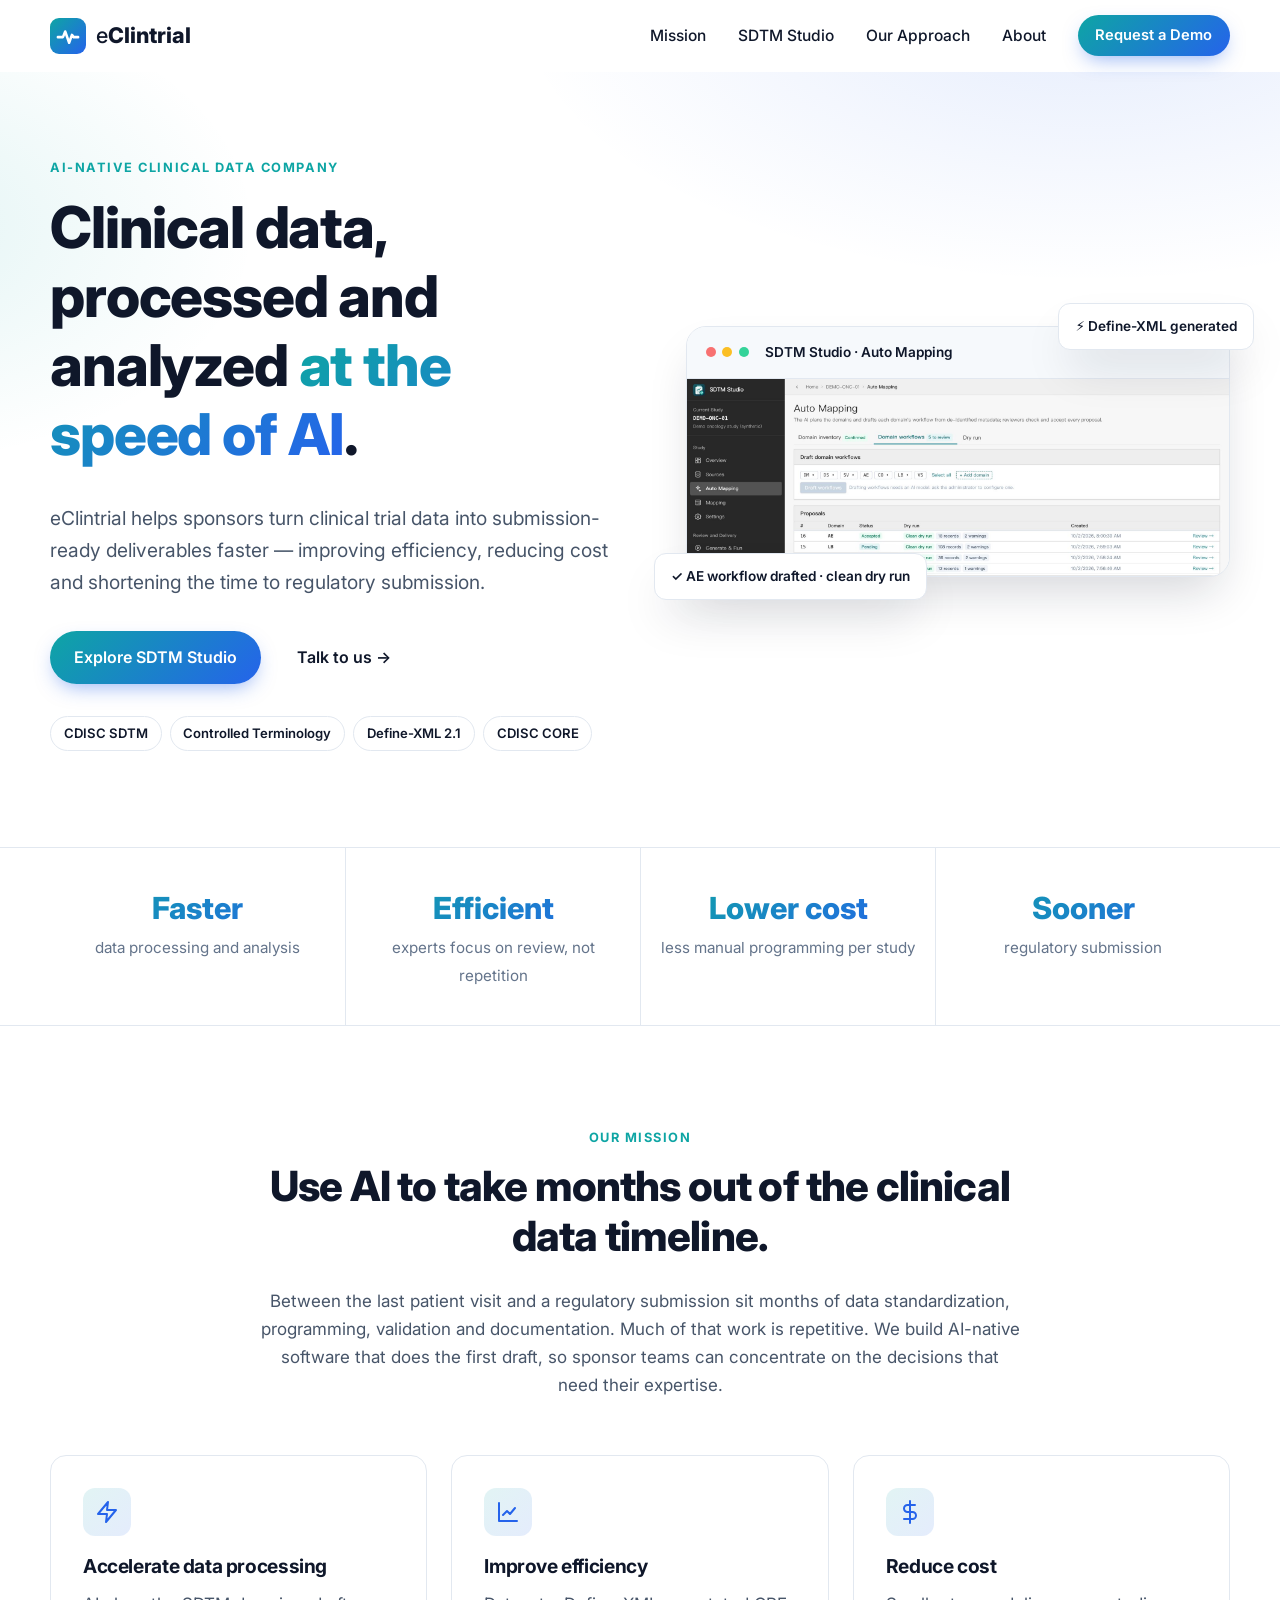
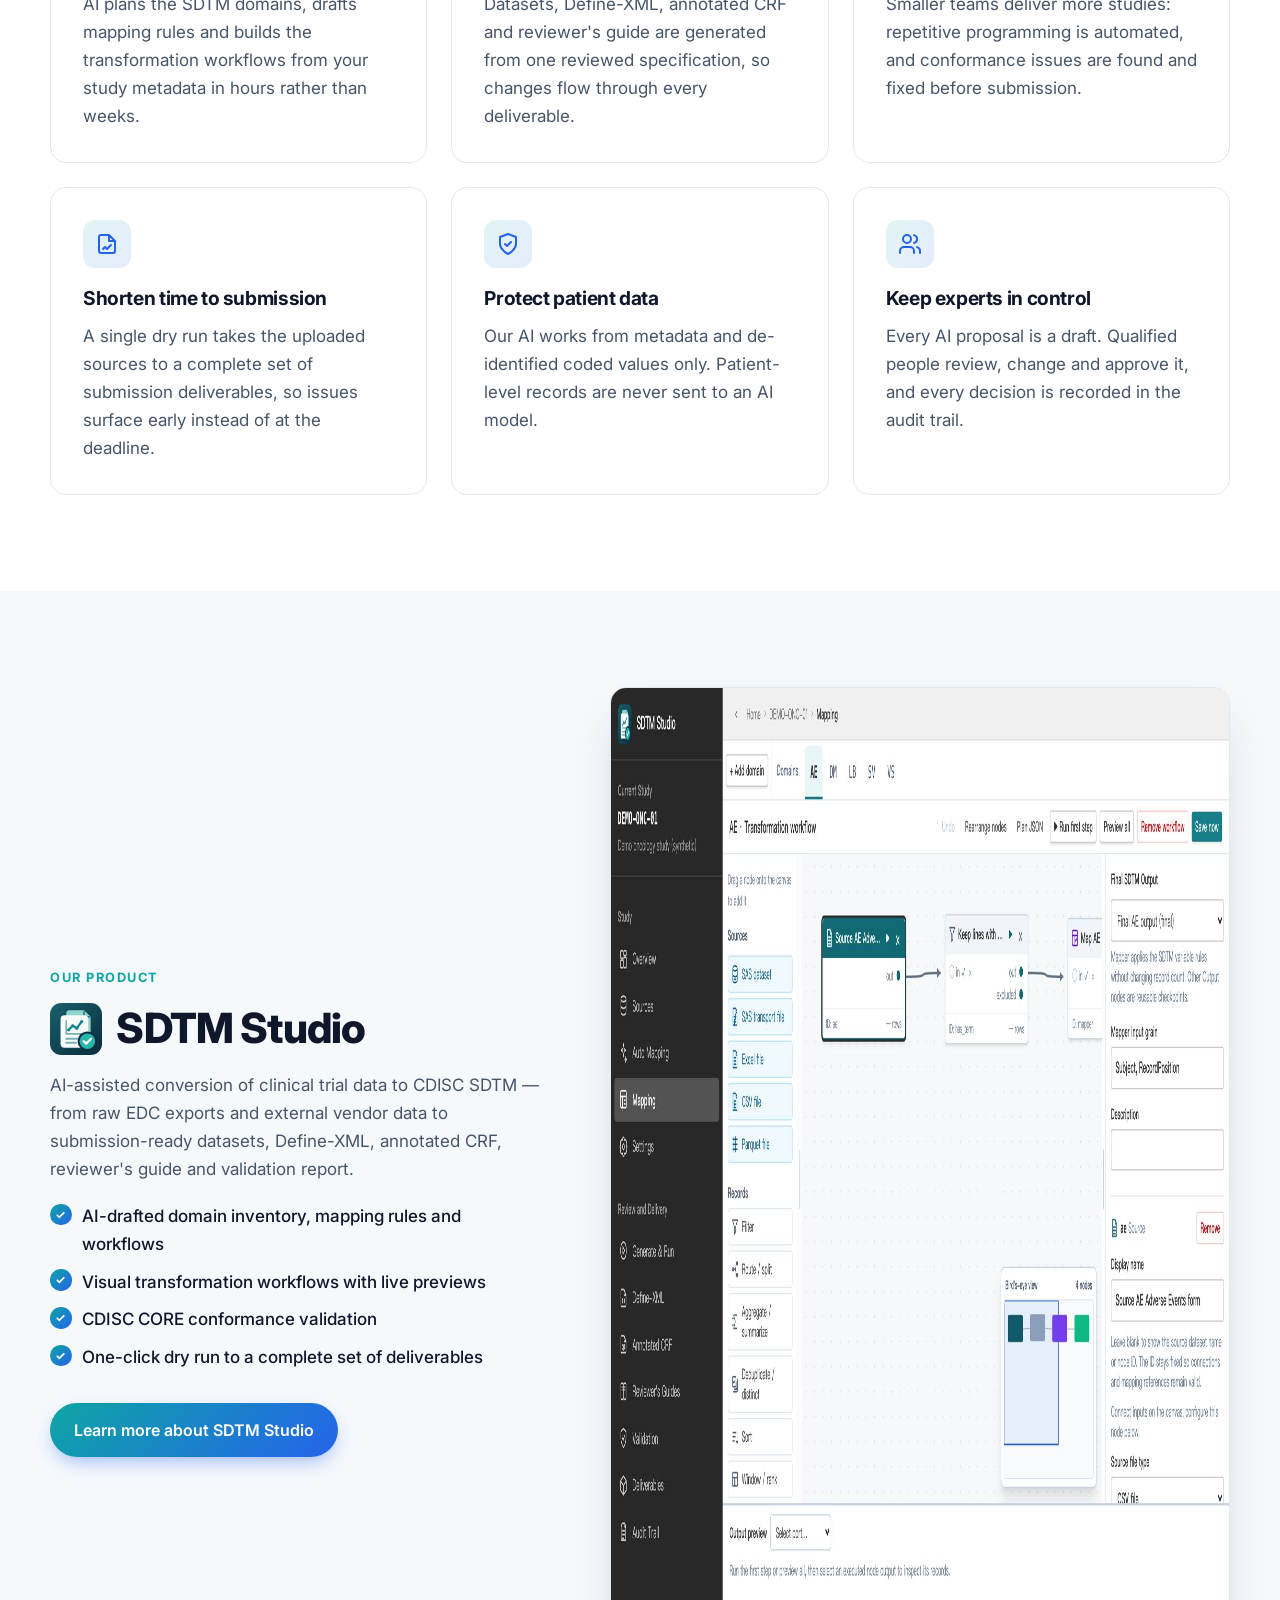
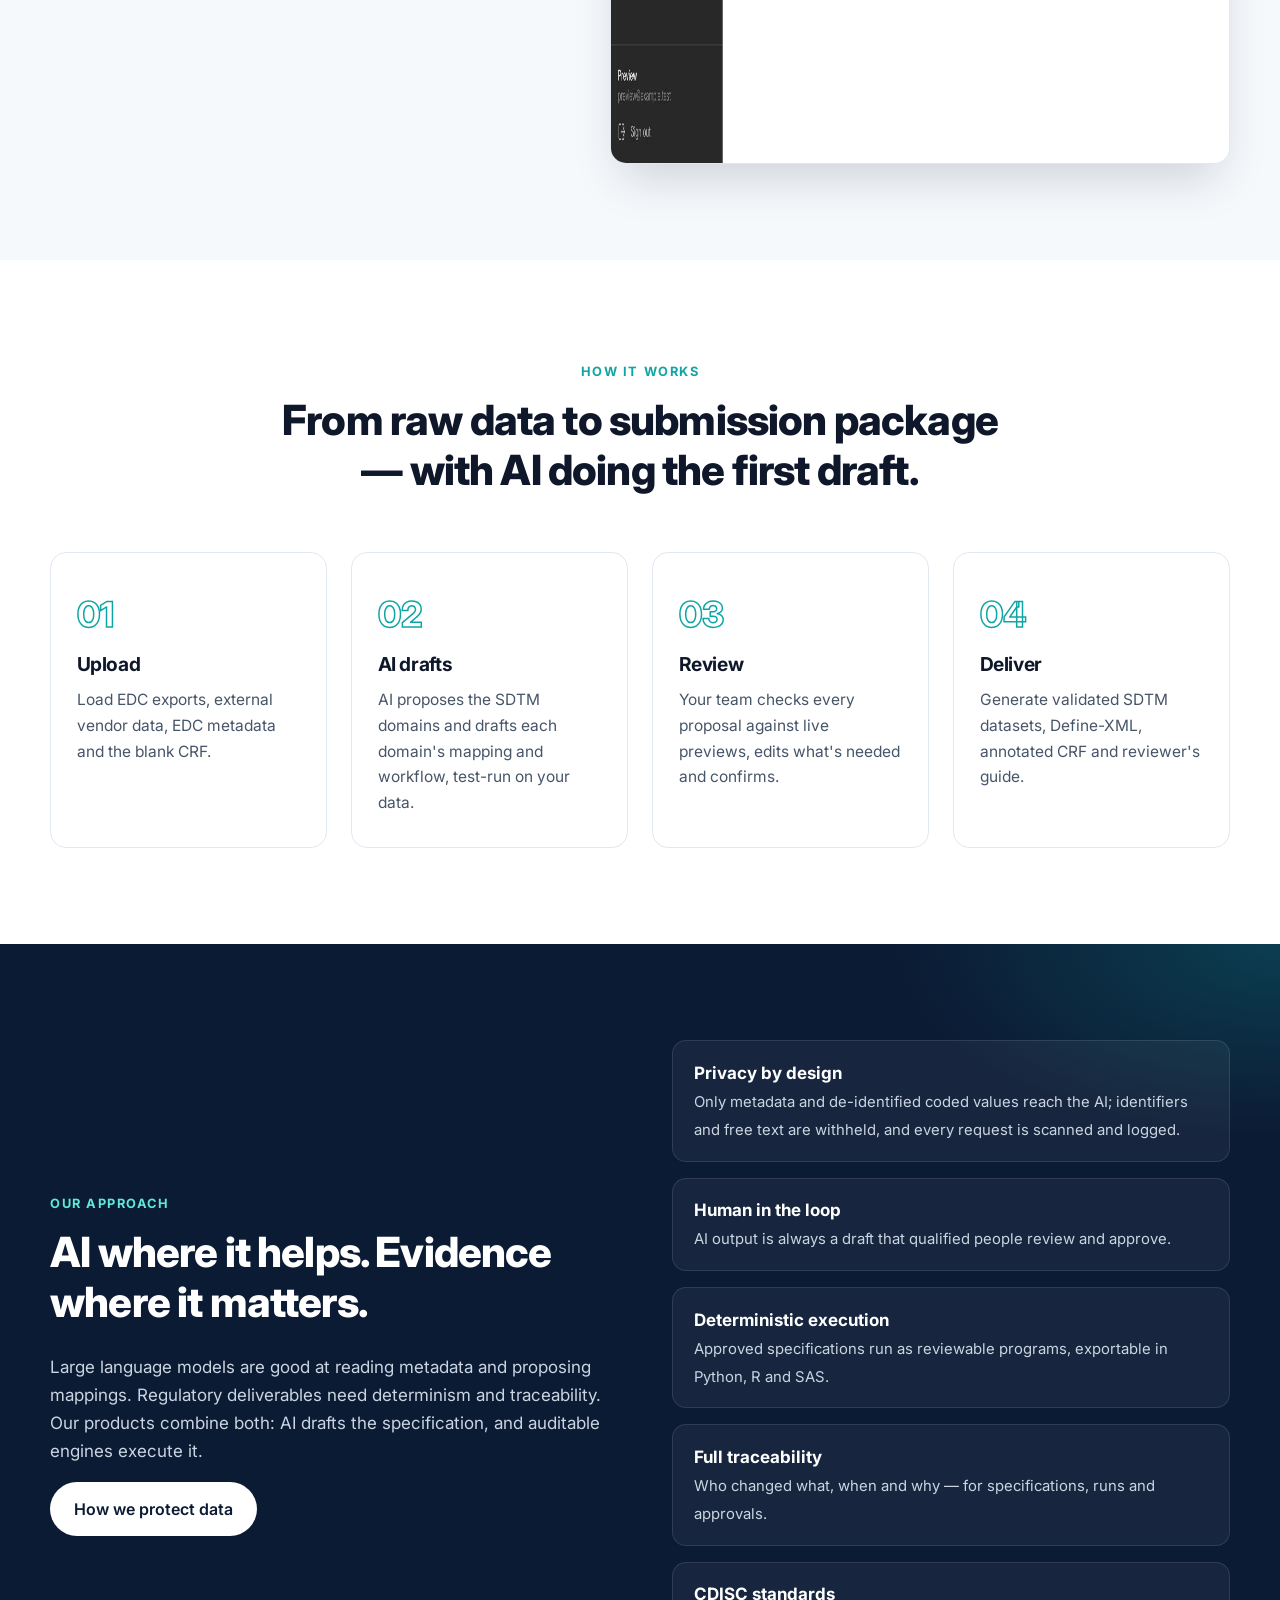
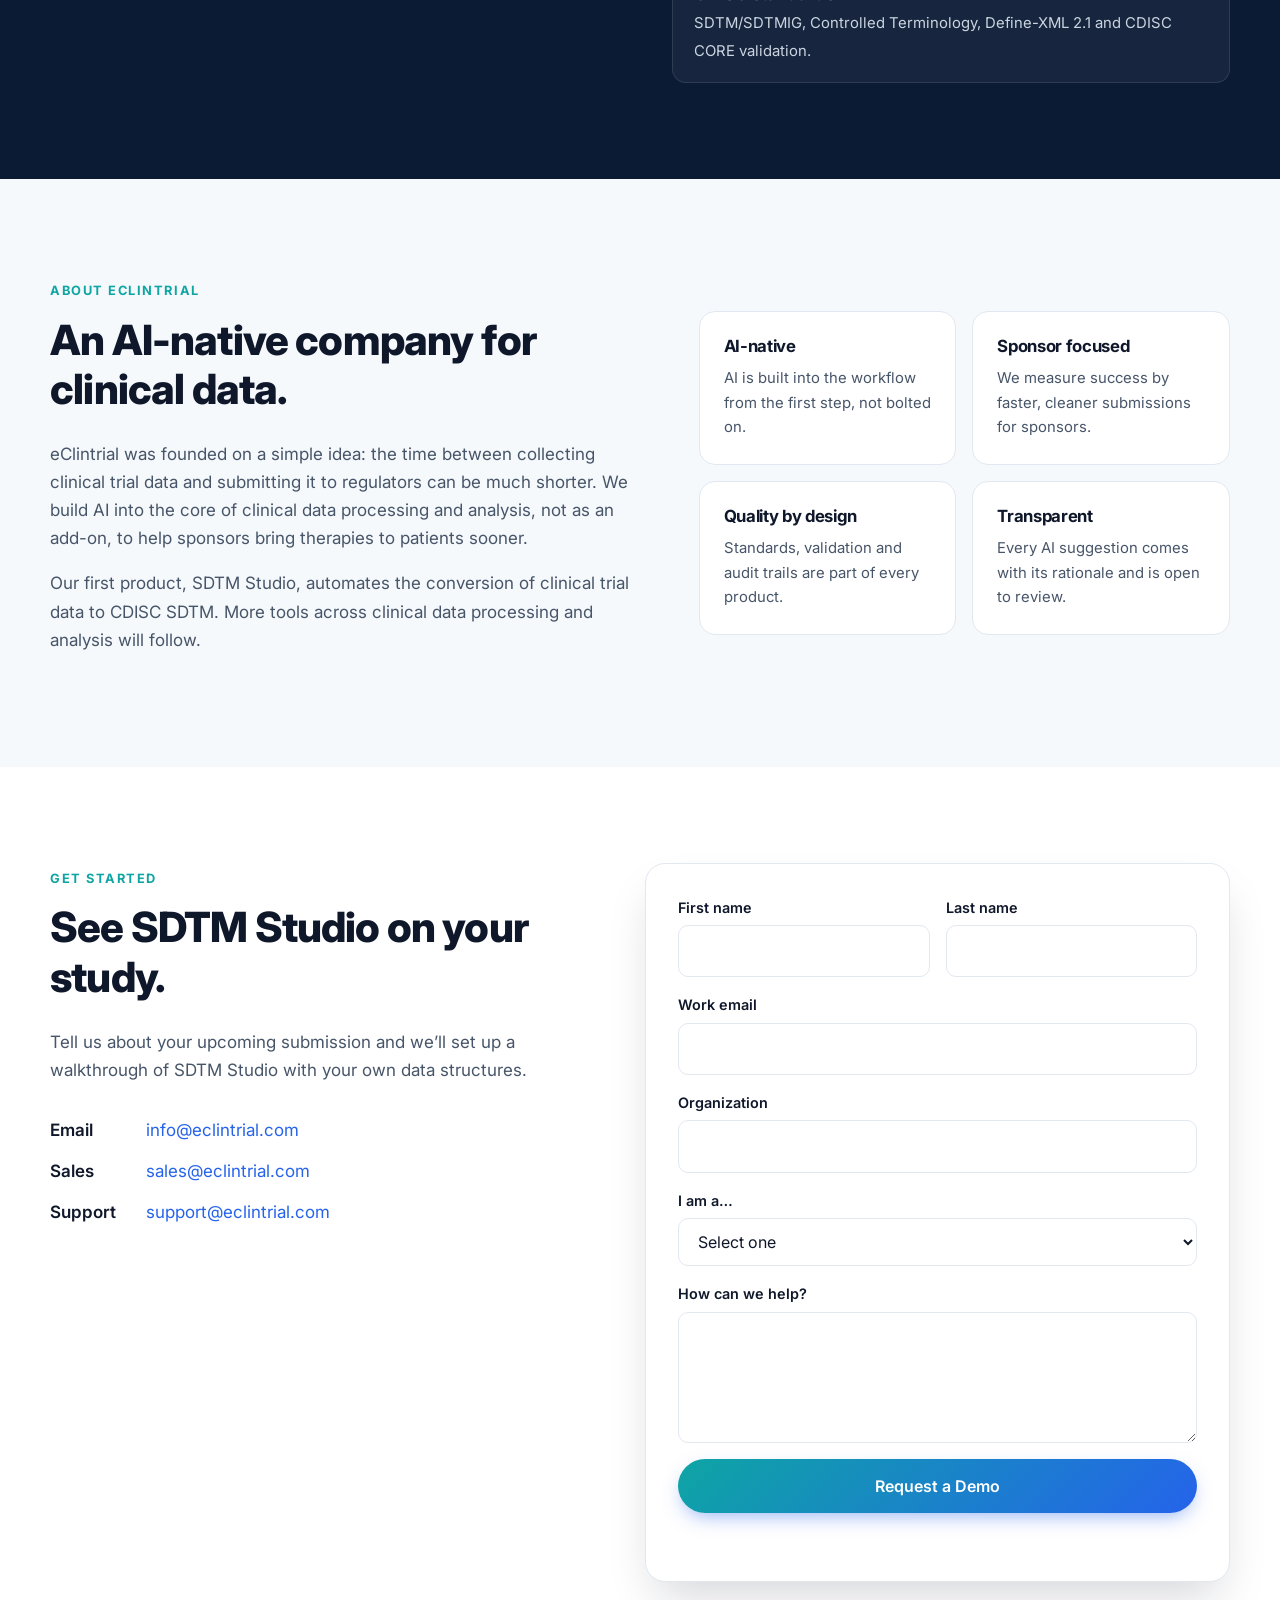
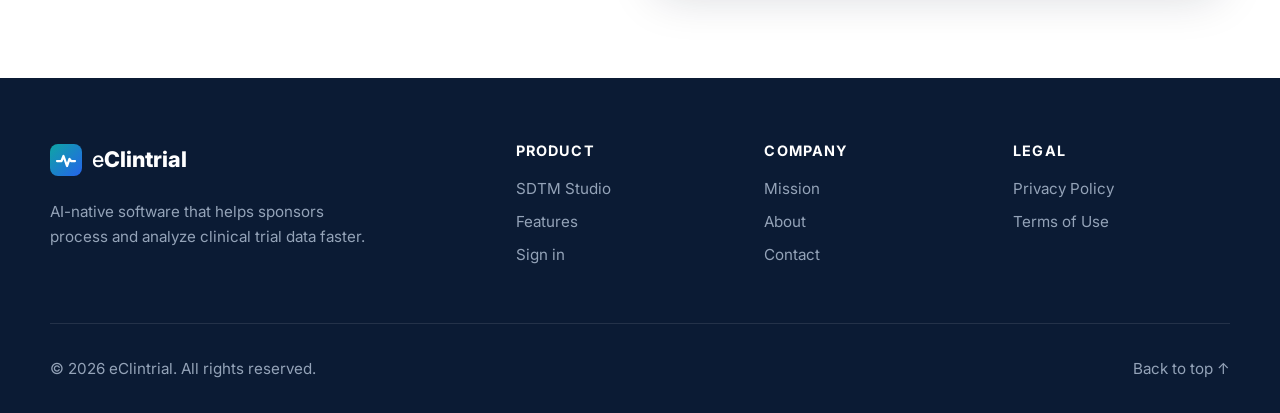
==== commit 1f065388: "Reposition site as AI-native clinical data company; add SDTM Studio product page Co-Authored-By: Cla" ====
--- a/index.html
+++ b/index.html
@@ -4,18 +4,18 @@
   <meta charset="UTF-8" />
   <meta name="viewport" content="width=device-width, initial-scale=1.0" />
   <script>document.documentElement.classList.add('js');</script>
-  <title>eClintrial — The Unified Platform for Modern Clinical Trials</title>
-  <meta name="description" content="eClintrial unifies EDC, eCOA, eConsent, RTSM and CTMS in one secure, compliant platform so sponsors, CROs and sites can run faster, cleaner clinical trials." />
-  <meta property="og:title" content="eClintrial — The Unified Platform for Modern Clinical Trials" />
-  <meta property="og:description" content="Run faster, cleaner clinical trials with one secure, compliant eClinical platform." />
+  <title>eClintrial — AI-native clinical data processing and analysis</title>
+  <meta name="description" content="eClintrial is an AI-native company that helps sponsors process and analyze clinical trial data faster, improve efficiency, reduce cost and shorten the time to regulatory submission. Our main product is SDTM Studio." />
+  <meta property="og:title" content="eClintrial — AI-native clinical data processing and analysis" />
+  <meta property="og:description" content="AI that helps sponsors process and analyze clinical trial data faster, at lower cost, and reach submission sooner." />
   <meta property="og:type" content="website" />
   <meta property="og:url" content="https://eclintrial.com/" />
   <link rel="canonical" href="https://eclintrial.com/" />
-  <link rel="icon" type="image/svg+xml" href="assets/logo.svg" />
+  <link rel="icon" type="image/svg+xml" href="/assets/logo.svg" />
   <link rel="preconnect" href="https://fonts.googleapis.com" />
   <link rel="preconnect" href="https://fonts.gstatic.com" crossorigin />
   <link href="https://fonts.googleapis.com/css2?family=Inter:wght@400;500;600;700;800&display=swap" rel="stylesheet" />
-  <link rel="stylesheet" href="css/styles.css" />
+  <link rel="stylesheet" href="/css/styles.css" />
 </head>
 <body>
   <a class="skip-link" href="#main">Skip to content</a>
@@ -23,17 +23,17 @@
   <!-- Header -->
   <header class="site-header" id="top">
     <div class="container nav">
-      <a href="#top" class="brand" aria-label="eClintrial home">
-        <img src="assets/logo.svg" alt="" width="36" height="36" />
+      <a href="/" class="brand" aria-label="eClintrial home">
+        <img src="/assets/logo.svg" alt="" width="36" height="36" />
         <span>e<strong>Clintrial</strong></span>
       </a>
       <button class="nav-toggle" aria-expanded="false" aria-controls="nav-menu" aria-label="Toggle navigation">
         <span></span><span></span><span></span>
       </button>
       <nav id="nav-menu" class="nav-menu" aria-label="Primary">
-        <a href="#platform">Platform</a>
-        <a href="#solutions">Solutions</a>
-        <a href="#compliance">Compliance</a>
+        <a href="#mission">Mission</a>
+        <a href="/sdtm/">SDTM Studio</a>
+        <a href="#approach">Our Approach</a>
         <a href="#about">About</a>
         <a href="#contact" class="btn btn-primary btn-sm">Request a Demo</a>
       </nav>
@@ -45,262 +45,175 @@
     <section class="hero">
       <div class="container hero-grid">
         <div class="hero-copy reveal">
-          <span class="eyebrow">eClinical, unified</span>
-          <h1>Run faster, cleaner <span class="gradient-text">clinical trials</span> on one platform.</h1>
-          <p class="lead">eClintrial brings data capture, patient engagement, randomization and study oversight together — so sponsors, CROs and sites spend less time reconciling systems and more time advancing science.</p>
+          <span class="eyebrow">AI-native clinical data company</span>
+          <h1>Clinical data, processed and analyzed <span class="gradient-text">at the speed of AI</span>.</h1>
+          <p class="lead">eClintrial helps sponsors turn clinical trial data into submission-ready deliverables faster — improving efficiency, reducing cost and shortening the time to regulatory submission.</p>
           <div class="hero-actions">
-            <a href="#contact" class="btn btn-primary">Request a Demo</a>
-            <a href="#platform" class="btn btn-ghost">Explore the Platform →</a>
-          </div>
-          <ul class="hero-badges" aria-label="Compliance highlights">
-            <li>21 CFR Part 11</li>
-            <li>ICH E6(R3) GCP</li>
-            <li>GDPR &amp; HIPAA</li>
-            <li>CDISC</li>
+            <a href="/sdtm/" class="btn btn-primary">Explore SDTM Studio</a>
+            <a href="#contact" class="btn btn-ghost">Talk to us →</a>
+          </div>
+          <ul class="hero-badges" aria-label="Standards">
+            <li>CDISC SDTM</li>
+            <li>Controlled Terminology</li>
+            <li>Define-XML 2.1</li>
+            <li>CDISC CORE</li>
           </ul>
         </div>
 
-        <div class="hero-visual reveal" aria-hidden="true">
+        <div class="hero-visual reveal">
           <div class="dash-card">
-            <div class="dash-header">
+            <div class="dash-header" aria-hidden="true">
               <span class="dot red"></span><span class="dot amber"></span><span class="dot green"></span>
-              <span class="dash-title">Study ECT-204 · Phase II</span>
-            </div>
-            <div class="dash-body">
-              <div class="kpis">
-                <div class="kpi"><span class="kpi-label">Enrolled</span><span class="kpi-value">312<small>/400</small></span></div>
-                <div class="kpi"><span class="kpi-label">Open queries</span><span class="kpi-value">18</span></div>
-                <div class="kpi"><span class="kpi-label">Sites active</span><span class="kpi-value">27</span></div>
-              </div>
-              <div class="progress-block">
-                <div class="progress-row"><span>Enrollment</span><span>78%</span></div>
-                <div class="bar"><span style="width:78%"></span></div>
-                <div class="progress-row"><span>Data entry complete</span><span>91%</span></div>
-                <div class="bar"><span style="width:91%"></span></div>
-                <div class="progress-row"><span>SDV complete</span><span>64%</span></div>
-                <div class="bar"><span style="width:64%"></span></div>
-              </div>
-              <div class="sparkline">
-                <svg viewBox="0 0 300 70" preserveAspectRatio="none">
-                  <defs>
-                    <linearGradient id="spark" x1="0" y1="0" x2="0" y2="1">
-                      <stop offset="0" stop-color="#0EA5A4" stop-opacity=".35"/>
-                      <stop offset="1" stop-color="#0EA5A4" stop-opacity="0"/>
-                    </linearGradient>
-                  </defs>
-                  <path d="M0 60 L30 55 L60 50 L90 52 L120 40 L150 36 L180 30 L210 24 L240 20 L270 12 L300 8 L300 70 L0 70Z" fill="url(#spark)"/>
-                  <path d="M0 60 L30 55 L60 50 L90 52 L120 40 L150 36 L180 30 L210 24 L240 20 L270 12 L300 8" stroke="#0EA5A4" stroke-width="2.5" fill="none"/>
-                </svg>
-                <span class="spark-label">Weekly randomizations</span>
-              </div>
-            </div>
-          </div>
-          <div class="float-card fc-1">✓ eConsent signed · Site 014</div>
-          <div class="float-card fc-2">⚡ Query resolved in 2h</div>
-        </div>
-      </div>
-    </section>
-
-    <!-- Stats -->
+              <span class="dash-title">SDTM Studio · Auto Mapping</span>
+            </div>
+            <img class="shot" src="/sdtm/img/auto-mapping.jpg" alt="SDTM Studio: AI-drafted domain workflows with dry-run results" width="1800" height="656" />
+          </div>
+          <div class="float-card fc-1" aria-hidden="true">✓ AE workflow drafted · clean dry run</div>
+          <div class="float-card fc-2" aria-hidden="true">⚡ Define-XML generated</div>
+        </div>
+      </div>
+    </section>
+
+    <!-- Outcomes -->
     <section class="stats">
       <div class="container stats-grid">
-        <div class="stat reveal"><span class="stat-value" data-count="40" data-suffix="%">0%</span><span class="stat-label">faster database lock</span></div>
-        <div class="stat reveal"><span class="stat-value" data-count="60" data-suffix="%">0%</span><span class="stat-label">fewer data queries</span></div>
-        <div class="stat reveal"><span class="stat-value" data-count="99.9" data-suffix="%" data-decimals="1">0%</span><span class="stat-label">platform uptime SLA</span></div>
-        <div class="stat reveal"><span class="stat-value" data-count="24" data-suffix="/7">0</span><span class="stat-label">global study support</span></div>
-      </div>
-    </section>
-
-    <!-- Platform -->
-    <section class="section" id="platform">
+        <div class="stat reveal"><span class="stat-value stat-word">Faster</span><span class="stat-label">data processing and analysis</span></div>
+        <div class="stat reveal"><span class="stat-value stat-word">Efficient</span><span class="stat-label">experts focus on review, not repetition</span></div>
+        <div class="stat reveal"><span class="stat-value stat-word">Lower cost</span><span class="stat-label">less manual programming per study</span></div>
+        <div class="stat reveal"><span class="stat-value stat-word">Sooner</span><span class="stat-label">regulatory submission</span></div>
+      </div>
+    </section>
+
+    <!-- Mission -->
+    <section class="section" id="mission">
       <div class="container">
         <div class="section-head reveal">
-          <span class="eyebrow">The Platform</span>
-          <h2>Every module your study needs. One login, one database.</h2>
-          <p>Start with a single module or deploy the full suite. Every component shares the same data model, audit trail and user management — no integrations to maintain.</p>
+          <span class="eyebrow">Our Mission</span>
+          <h2>Use AI to take months out of the clinical data timeline.</h2>
+          <p>Between the last patient visit and a regulatory submission sit months of data standardization, programming, validation and documentation. Much of that work is repetitive. We build AI-native software that does the first draft, so sponsor teams can concentrate on the decisions that need their expertise.</p>
         </div>
 
         <div class="card-grid">
           <article class="card reveal">
             <div class="card-icon">
-              <svg viewBox="0 0 24 24"><path d="M4 4h16v16H4z M8 8h8 M8 12h8 M8 16h5"/></svg>
-            </div>
-            <h3>EDC</h3>
-            <p>Intuitive electronic data capture with edit checks, conditional logic and mid-study changes without downtime.</p>
-          </article>
-          <article class="card reveal">
-            <div class="card-icon">
-              <svg viewBox="0 0 24 24"><path d="M7 2h10a2 2 0 0 1 2 2v16a2 2 0 0 1-2 2H7a2 2 0 0 1-2-2V4a2 2 0 0 1 2-2z M11 18h2"/></svg>
-            </div>
-            <h3>eCOA / ePRO</h3>
-            <p>Patient-friendly diaries and questionnaires on any device, with offline mode, reminders and multilingual support.</p>
+              <svg viewBox="0 0 24 24"><path d="M13 2 3 14h9l-1 8 10-12h-9l1-8z"/></svg>
+            </div>
+            <h3>Accelerate data processing</h3>
+            <p>AI plans the SDTM domains, drafts mapping rules and builds the transformation workflows from your study metadata in hours rather than weeks.</p>
+          </article>
+          <article class="card reveal">
+            <div class="card-icon">
+              <svg viewBox="0 0 24 24"><path d="M3 3v18h18 M7 15l4-4 3 3 5-6"/></svg>
+            </div>
+            <h3>Improve efficiency</h3>
+            <p>Datasets, Define-XML, annotated CRF and reviewer's guide are generated from one reviewed specification, so changes flow through every deliverable.</p>
+          </article>
+          <article class="card reveal">
+            <div class="card-icon">
+              <svg viewBox="0 0 24 24"><path d="M12 1v22 M17 5H9.5a3.5 3.5 0 0 0 0 7h5a3.5 3.5 0 0 1 0 7H6"/></svg>
+            </div>
+            <h3>Reduce cost</h3>
+            <p>Smaller teams deliver more studies: repetitive programming is automated, and conformance issues are found and fixed before submission.</p>
           </article>
           <article class="card reveal">
             <div class="card-icon">
               <svg viewBox="0 0 24 24"><path d="M14 3H6a2 2 0 0 0-2 2v14a2 2 0 0 0 2 2h12a2 2 0 0 0 2-2V9z M14 3v6h6 M8 17l2-2 2 2 4-4"/></svg>
             </div>
-            <h3>eConsent</h3>
-            <p>Remote and in-clinic consent with rich media, comprehension checks and compliant e-signatures.</p>
-          </article>
-          <article class="card reveal">
-            <div class="card-icon">
-              <svg viewBox="0 0 24 24"><path d="M16 3h5v5 M8 21H3v-5 M21 3l-7 7 M3 21l7-7 M3 3l18 18"/></svg>
-            </div>
-            <h3>RTSM / IRT</h3>
-            <p>Randomization and trial supply management with stratification, blinding and automated drug resupply.</p>
-          </article>
-          <article class="card reveal">
-            <div class="card-icon">
-              <svg viewBox="0 0 24 24"><path d="M3 3v18h18 M7 15l4-4 3 3 5-6"/></svg>
-            </div>
-            <h3>CTMS</h3>
-            <p>Plan, track and report on sites, milestones, monitoring visits and budgets across your entire portfolio.</p>
-          </article>
-          <article class="card reveal">
-            <div class="card-icon">
-              <svg viewBox="0 0 24 24"><path d="M12 2a10 10 0 1 0 10 10 M12 2v10h10 M12 2a10 10 0 0 1 10 10"/></svg>
-            </div>
-            <h3>Analytics &amp; Insights</h3>
-            <p>Real-time dashboards, risk-based monitoring signals and CDISC-ready exports for faster submissions.</p>
-          </article>
-        </div>
+            <h3>Shorten time to submission</h3>
+            <p>A single dry run takes the uploaded sources to a complete set of submission deliverables, so issues surface early instead of at the deadline.</p>
+          </article>
+          <article class="card reveal">
+            <div class="card-icon">
+              <svg viewBox="0 0 24 24"><path d="M12 22s8-4 8-10V5l-8-3-8 3v7c0 6 8 10 8 10z M9 12l2 2 4-4"/></svg>
+            </div>
+            <h3>Protect patient data</h3>
+            <p>Our AI works from metadata and de-identified coded values only. Patient-level records are never sent to an AI model.</p>
+          </article>
+          <article class="card reveal">
+            <div class="card-icon">
+              <svg viewBox="0 0 24 24"><path d="M16 21v-2a4 4 0 0 0-4-4H6a4 4 0 0 0-4 4v2 M9 11a4 4 0 1 0 0-8 4 4 0 0 0 0 8z M22 21v-2a4 4 0 0 0-3-3.9 M16 3.1a4 4 0 0 1 0 7.8"/></svg>
+            </div>
+            <h3>Keep experts in control</h3>
+            <p>Every AI proposal is a draft. Qualified people review, change and approve it, and every decision is recorded in the audit trail.</p>
+          </article>
+        </div>
+      </div>
+    </section>
+
+    <!-- Product -->
+    <section class="section section-alt" id="products">
+      <div class="container product-grid">
+        <div class="reveal">
+          <span class="eyebrow">Our Product</span>
+          <div class="product-title">
+            <img src="/sdtm/img/sdtm-studio-logo.svg" alt="" width="52" height="52" />
+            <h2>SDTM Studio</h2>
+          </div>
+          <p>AI-assisted conversion of clinical trial data to CDISC SDTM — from raw EDC exports and external vendor data to submission-ready datasets, Define-XML, annotated CRF, reviewer's guide and validation report.</p>
+          <ul class="checklist">
+            <li>AI-drafted domain inventory, mapping rules and workflows</li>
+            <li>Visual transformation workflows with live previews</li>
+            <li>CDISC CORE conformance validation</li>
+            <li>One-click dry run to a complete set of deliverables</li>
+          </ul>
+          <div class="hero-actions">
+            <a href="/sdtm/" class="btn btn-primary">Learn more about SDTM Studio</a>
+          </div>
+        </div>
+        <figure class="product-shot reveal">
+          <img src="/sdtm/img/workflow.jpg" alt="SDTM Studio transformation workflow editor" width="1800" height="1075" loading="lazy" />
+        </figure>
       </div>
     </section>
 
     <!-- How it works -->
-    <section class="section section-alt">
+    <section class="section">
       <div class="container">
         <div class="section-head reveal">
           <span class="eyebrow">How it works</span>
-          <h2>From protocol to database lock — in weeks, not months.</h2>
+          <h2>From raw data to submission package — with AI doing the first draft.</h2>
         </div>
         <ol class="steps">
           <li class="step reveal">
             <span class="step-num">01</span>
-            <h3>Design</h3>
-            <p>Build your study with a drag-and-drop designer and a reusable library of validated forms.</p>
+            <h3>Upload</h3>
+            <p>Load EDC exports, external vendor data, EDC metadata and the blank CRF.</p>
           </li>
           <li class="step reveal">
             <span class="step-num">02</span>
-            <h3>Validate &amp; launch</h3>
-            <p>Automated UAT scripts and versioned releases get you to first-patient-in faster.</p>
+            <h3>AI drafts</h3>
+            <p>AI proposes the SDTM domains and drafts each domain's mapping and workflow, test-run on your data.</p>
           </li>
           <li class="step reveal">
             <span class="step-num">03</span>
-            <h3>Conduct</h3>
-            <p>Sites, patients and monitors work in one connected workspace with live data review.</p>
+            <h3>Review</h3>
+            <p>Your team checks every proposal against live previews, edits what's needed and confirms.</p>
           </li>
           <li class="step reveal">
             <span class="step-num">04</span>
-            <h3>Close out</h3>
-            <p>Clean data, complete audit trails and submission-ready datasets at the click of a button.</p>
+            <h3>Deliver</h3>
+            <p>Generate validated SDTM datasets, Define-XML, annotated CRF and reviewer's guide.</p>
           </li>
         </ol>
       </div>
     </section>
 
-    <!-- Solutions -->
-    <section class="section" id="solutions">
-      <div class="container">
-        <div class="section-head reveal">
-          <span class="eyebrow">Solutions</span>
-          <h2>Built for everyone who makes a trial happen.</h2>
-        </div>
-        <div class="tabs reveal" role="tablist" aria-label="Audience">
-          <button role="tab" aria-selected="true" aria-controls="tab-sponsors" id="t-sponsors">Sponsors</button>
-          <button role="tab" aria-selected="false" aria-controls="tab-cros" id="t-cros" tabindex="-1">CROs</button>
-          <button role="tab" aria-selected="false" aria-controls="tab-sites" id="t-sites" tabindex="-1">Sites</button>
-          <button role="tab" aria-selected="false" aria-controls="tab-patients" id="t-patients" tabindex="-1">Patients</button>
-        </div>
-        <div class="tab-panels">
-          <div class="tab-panel" id="tab-sponsors" role="tabpanel" aria-labelledby="t-sponsors">
-            <div>
-              <h3>Portfolio-wide visibility and control</h3>
-              <p>See every study, site and data point in real time. Reduce vendor sprawl and cut the cost of each trial with a single validated platform.</p>
-              <ul class="checklist">
-                <li>Cross-study dashboards and KPIs</li>
-                <li>Standardized form libraries</li>
-                <li>Predictable, transparent pricing</li>
-              </ul>
-            </div>
-          </div>
-          <div class="tab-panel" id="tab-cros" role="tabpanel" aria-labelledby="t-cros" hidden>
-            <div>
-              <h3>Deliver more studies with the same team</h3>
-              <p>Rapid study builds, reusable templates and white-label options help you win and deliver more business for your sponsors.</p>
-              <ul class="checklist">
-                <li>Multi-sponsor tenant management</li>
-                <li>Reusable study templates</li>
-                <li>Built-in risk-based monitoring</li>
-              </ul>
-            </div>
-          </div>
-          <div class="tab-panel" id="tab-sites" role="tabpanel" aria-labelledby="t-sites" hidden>
-            <div>
-              <h3>Less admin, more patient care</h3>
-              <p>One login for every module, clean intuitive forms and fewer queries mean coordinators spend time with patients, not screens.</p>
-              <ul class="checklist">
-                <li>Single sign-on across modules</li>
-                <li>EHR-to-EDC data transfer</li>
-                <li>Inline query resolution</li>
-              </ul>
-            </div>
-          </div>
-          <div class="tab-panel" id="tab-patients" role="tabpanel" aria-labelledby="t-patients" hidden>
-            <div>
-              <h3>Participation that fits real life</h3>
-              <p>Patients consent, report outcomes and attend visits from home or clinic using an accessible app in their own language.</p>
-              <ul class="checklist">
-                <li>Mobile app for iOS, Android &amp; web</li>
-                <li>WCAG 2.2 AA accessibility</li>
-                <li>Telehealth visit support</li>
-              </ul>
-            </div>
-          </div>
-        </div>
-      </div>
-    </section>
-
-    <!-- Compliance -->
-    <section class="section section-dark" id="compliance">
+    <!-- Approach -->
+    <section class="section section-dark" id="approach">
       <div class="container compliance-grid">
         <div class="reveal">
-          <span class="eyebrow eyebrow-light">Security &amp; Compliance</span>
-          <h2>Inspection-ready from day one.</h2>
-          <p>eClintrial is built and validated under a quality management system designed for regulated life-science environments. Your data is encrypted, auditable and always under your control.</p>
-          <a href="#contact" class="btn btn-light">Request our validation package</a>
+          <span class="eyebrow eyebrow-light">Our Approach</span>
+          <h2>AI where it helps. Evidence where it matters.</h2>
+          <p>Large language models are good at reading metadata and proposing mappings. Regulatory deliverables need determinism and traceability. Our products combine both: AI drafts the specification, and auditable engines execute it.</p>
+          <a href="/sdtm/#privacy" class="btn btn-light">How we protect data</a>
         </div>
         <ul class="compliance-list reveal">
-          <li><strong>21 CFR Part 11 &amp; EU Annex 11</strong><span>Electronic records, signatures and full audit trails.</span></li>
-          <li><strong>ICH E6(R3) GCP</strong><span>Risk-proportionate design and data integrity (ALCOA+).</span></li>
-          <li><strong>GDPR &amp; HIPAA</strong><span>Privacy by design with regional data residency.</span></li>
-          <li><strong>Encryption everywhere</strong><span>AES-256 at rest, TLS 1.3 in transit, SSO &amp; MFA.</span></li>
-          <li><strong>CDISC standards</strong><span>CDASH capture and SDTM-ready exports.</span></li>
+          <li><strong>Privacy by design</strong><span>Only metadata and de-identified coded values reach the AI; identifiers and free text are withheld, and every request is scanned and logged.</span></li>
+          <li><strong>Human in the loop</strong><span>AI output is always a draft that qualified people review and approve.</span></li>
+          <li><strong>Deterministic execution</strong><span>Approved specifications run as reviewable programs, exportable in Python, R and SAS.</span></li>
+          <li><strong>Full traceability</strong><span>Who changed what, when and why — for specifications, runs and approvals.</span></li>
+          <li><strong>CDISC standards</strong><span>SDTM/SDTMIG, Controlled Terminology, Define-XML 2.1 and CDISC CORE validation.</span></li>
         </ul>
-      </div>
-    </section>
-
-    <!-- Testimonials -->
-    <section class="section">
-      <div class="container">
-        <div class="section-head reveal">
-          <span class="eyebrow">What teams say</span>
-          <h2>Trusted by clinical operations teams.</h2>
-        </div>
-        <div class="quote-grid">
-          <figure class="quote reveal">
-            <blockquote>“We went from protocol approval to first patient in just under five weeks. Having EDC and RTSM in one place removed an entire reconciliation workstream.”</blockquote>
-            <figcaption><strong>Director of Clinical Operations</strong><span>Mid-size biotech</span></figcaption>
-          </figure>
-          <figure class="quote reveal">
-            <blockquote>“Our coordinators actually like using it. Query volume dropped dramatically in the first month after switching.”</blockquote>
-            <figcaption><strong>Site Network Manager</strong><span>Multi-site research network</span></figcaption>
-          </figure>
-          <figure class="quote reveal">
-            <blockquote>“The audit trail and validation documentation made our last regulatory inspection remarkably smooth.”</blockquote>
-            <figcaption><strong>Head of Quality Assurance</strong><span>Global CRO</span></figcaption>
-          </figure>
-        </div>
       </div>
     </section>
 
@@ -309,15 +222,15 @@
       <div class="container about-grid">
         <div class="reveal">
           <span class="eyebrow">About eClintrial</span>
-          <h2>Technology that gets therapies to patients sooner.</h2>
-          <p>eClintrial was founded by clinical researchers and engineers who saw how fragmented systems slowed down studies and burdened sites and patients. Our mission is simple: make every clinical trial faster, more inclusive and more reliable through a single, intelligent platform.</p>
-          <p>We partner with sponsors, CROs and research sites worldwide — from first-in-human studies to global Phase III programs.</p>
+          <h2>An AI-native company for clinical data.</h2>
+          <p>eClintrial was founded on a simple idea: the time between collecting clinical trial data and submitting it to regulators can be much shorter. We build AI into the core of clinical data processing and analysis, not as an add-on, to help sponsors bring therapies to patients sooner.</p>
+          <p>Our first product, SDTM Studio, automates the conversion of clinical trial data to CDISC SDTM. More tools across clinical data processing and analysis will follow.</p>
         </div>
         <div class="values reveal">
-          <div class="value"><h3>Patient first</h3><p>Every decision starts with the people who make research possible.</p></div>
-          <div class="value"><h3>Quality by design</h3><p>Compliance and data integrity are built in, not bolted on.</p></div>
-          <div class="value"><h3>Radical simplicity</h3><p>Powerful software that anyone can use without weeks of training.</p></div>
-          <div class="value"><h3>Partnership</h3><p>Dedicated study teams who are with you from build to lock.</p></div>
+          <div class="value"><h3>AI-native</h3><p>AI is built into the workflow from the first step, not bolted on.</p></div>
+          <div class="value"><h3>Sponsor focused</h3><p>We measure success by faster, cleaner submissions for sponsors.</p></div>
+          <div class="value"><h3>Quality by design</h3><p>Standards, validation and audit trails are part of every product.</p></div>
+          <div class="value"><h3>Transparent</h3><p>Every AI suggestion comes with its rationale and is open to review.</p></div>
         </div>
       </div>
     </section>
@@ -327,8 +240,8 @@
       <div class="container contact-grid">
         <div class="reveal">
           <span class="eyebrow">Get started</span>
-          <h2>See eClintrial in action.</h2>
-          <p>Tell us about your upcoming study and we’ll set up a personalized walkthrough with a clinical solutions specialist.</p>
+          <h2>See SDTM Studio on your study.</h2>
+          <p>Tell us about your upcoming submission and we’ll set up a walkthrough of SDTM Studio with your own data structures.</p>
           <ul class="contact-info">
             <li><span>Email</span><a href="mailto:info@eclintrial.com">info@eclintrial.com</a></li>
             <li><span>Sales</span><a href="mailto:sales@eclintrial.com">sales@eclintrial.com</a></li>
@@ -347,7 +260,7 @@
               <option value="">Select one</option>
               <option>Sponsor (Pharma / Biotech / MedTech)</option>
               <option>CRO</option>
-              <option>Research site</option>
+              <option>Functional service provider</option>
               <option>Academic / Investigator</option>
               <option>Other</option>
             </select>
@@ -364,30 +277,28 @@
   <footer class="site-footer">
     <div class="container footer-grid">
       <div>
-        <a href="#top" class="brand brand-light">
-          <img src="assets/logo.svg" alt="" width="32" height="32" />
+        <a href="/" class="brand brand-light">
+          <img src="/assets/logo.svg" alt="" width="32" height="32" />
           <span>e<strong>Clintrial</strong></span>
         </a>
-        <p>The unified eClinical platform for faster, cleaner clinical trials.</p>
+        <p>AI-native software that helps sponsors process and analyze clinical trial data faster.</p>
       </div>
       <div>
-        <h4>Platform</h4>
-        <a href="#platform">EDC</a>
-        <a href="#platform">eCOA / ePRO</a>
-        <a href="#platform">eConsent</a>
-        <a href="#platform">RTSM</a>
-        <a href="#platform">CTMS</a>
+        <h4>Product</h4>
+        <a href="/sdtm/">SDTM Studio</a>
+        <a href="/sdtm/#features">Features</a>
+        <a href="https://sdtmstudio.eclintrial.com/">Sign in</a>
       </div>
       <div>
         <h4>Company</h4>
+        <a href="#mission">Mission</a>
         <a href="#about">About</a>
-        <a href="#compliance">Security</a>
         <a href="#contact">Contact</a>
       </div>
       <div>
         <h4>Legal</h4>
-        <a href="privacy.html">Privacy Policy</a>
-        <a href="terms.html">Terms of Use</a>
+        <a href="/privacy.html">Privacy Policy</a>
+        <a href="/terms.html">Terms of Use</a>
       </div>
     </div>
     <div class="container footer-bottom">
@@ -396,6 +307,6 @@
     </div>
   </footer>
 
-  <script src="js/main.js"></script>
+  <script src="/js/main.js"></script>
 </body>
 </html>
--- a/css/styles.css
+++ b/css/styles.css
@@ -269,6 +269,27 @@
 .legal h2 { font-size: 1.4rem; margin-top: 2.2rem; }
 .legal .updated { color: var(--muted); font-size: .92rem; }
 
+/* Product pages */
+.product-title { display: flex; align-items: center; gap: .9rem; margin-bottom: 1rem; }
+.product-title h2 { margin: 0; }
+.product-grid { display: grid; grid-template-columns: 1fr 1.25fr; gap: 4rem; align-items: center; }
+.product-shot { margin: 0; border-radius: var(--radius); overflow: hidden; border: 1px solid var(--line); box-shadow: var(--shadow-lg); background: #fff; }
+.dash-card .shot { width: 100%; height: auto; }
+.stat-word { font-size: 1.9rem; }
+.steps-5 { grid-template-columns: repeat(5, 1fr); }
+.feature-row { display: grid; grid-template-columns: 1fr 1.35fr; gap: 4rem; align-items: center; margin-bottom: 5rem; }
+.feature-row:last-child { margin-bottom: 0; }
+.feature-row.flip { grid-template-columns: 1.35fr 1fr; }
+.feature-row.flip > :first-child { order: 2; }
+.fine-print { margin-top: 2rem; font-size: .88rem; color: var(--muted); }
+
+@media (max-width: 1024px) {
+  .product-grid, .feature-row, .feature-row.flip { grid-template-columns: 1fr; gap: 2.5rem; }
+  .feature-row.flip > :first-child { order: 0; }
+  .steps-5 { grid-template-columns: repeat(2, 1fr); }
+}
+@media (max-width: 600px) { .steps-5 { grid-template-columns: 1fr; } }
+
 /* Reveal on scroll */
 .js .reveal { opacity: 0; transform: translateY(24px); transition: opacity .7s ease, transform .7s ease; }
 .js .reveal.visible { opacity: 1; transform: none; }
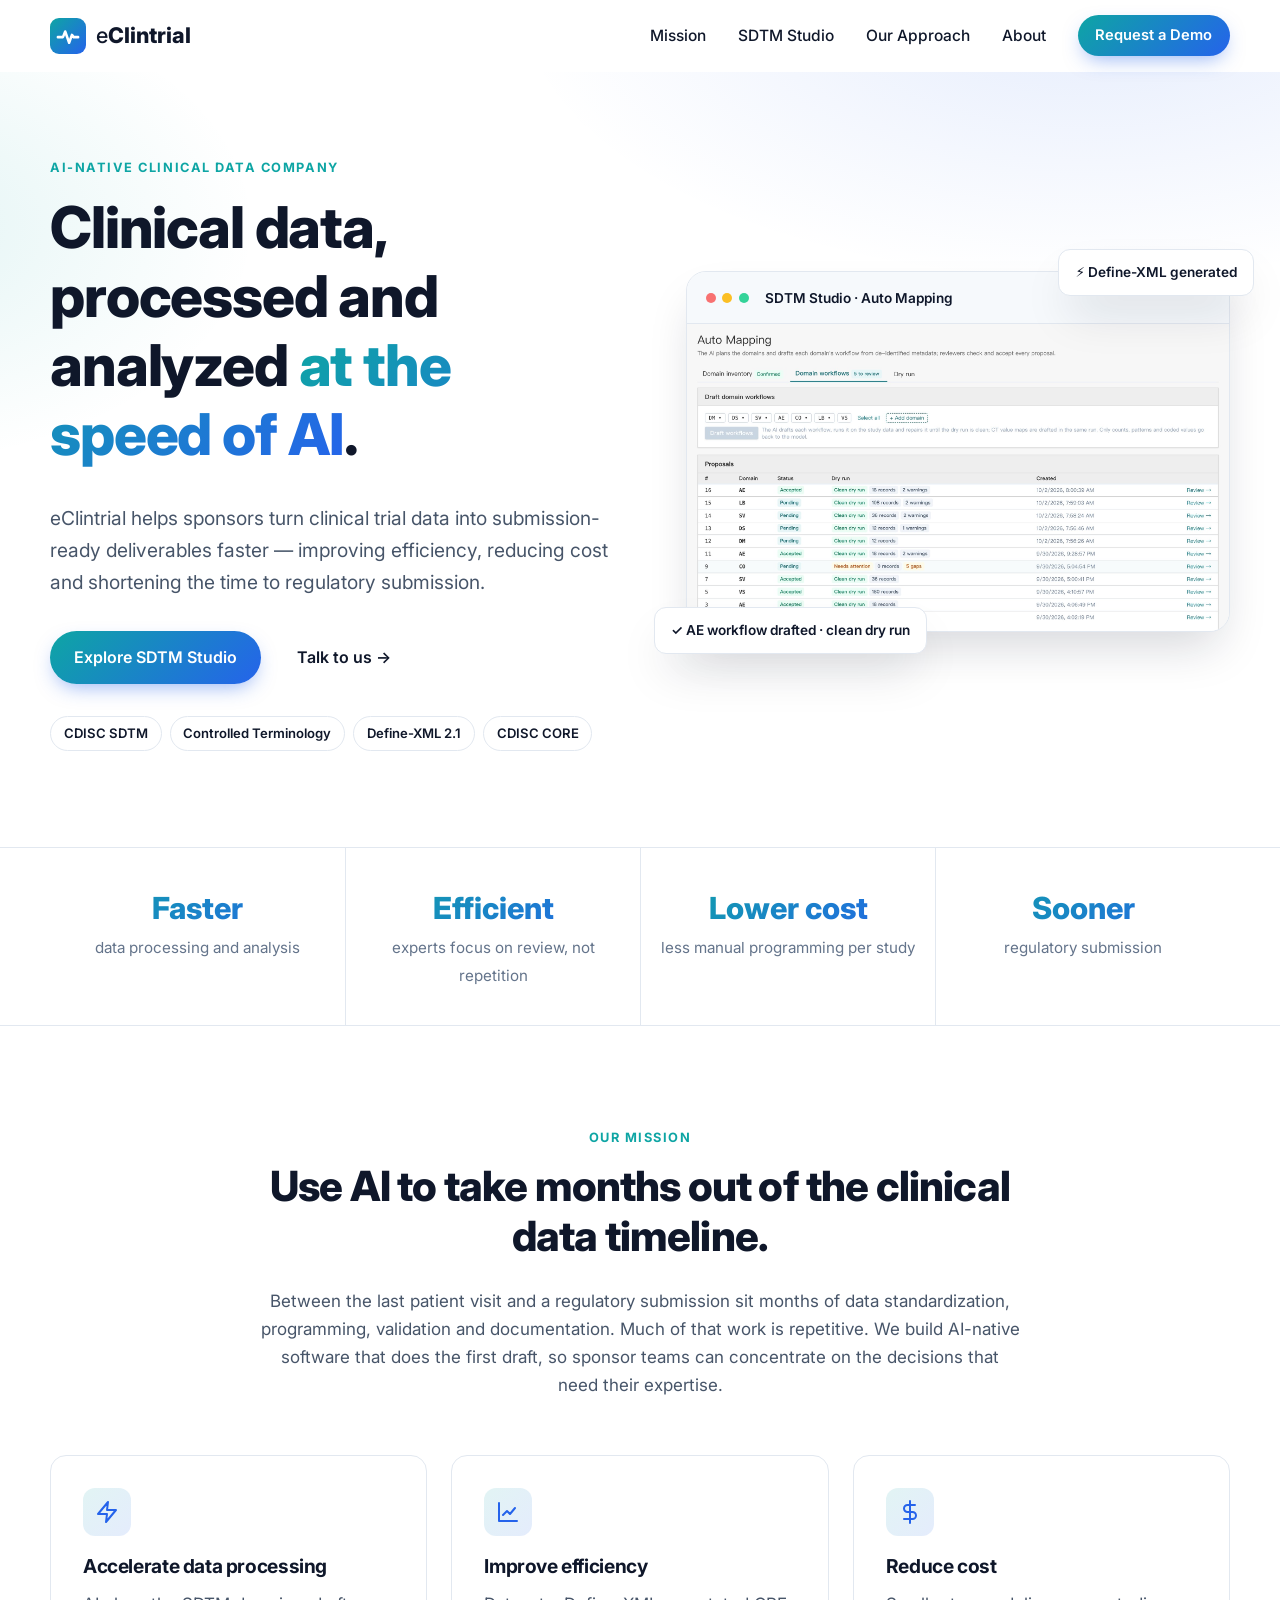
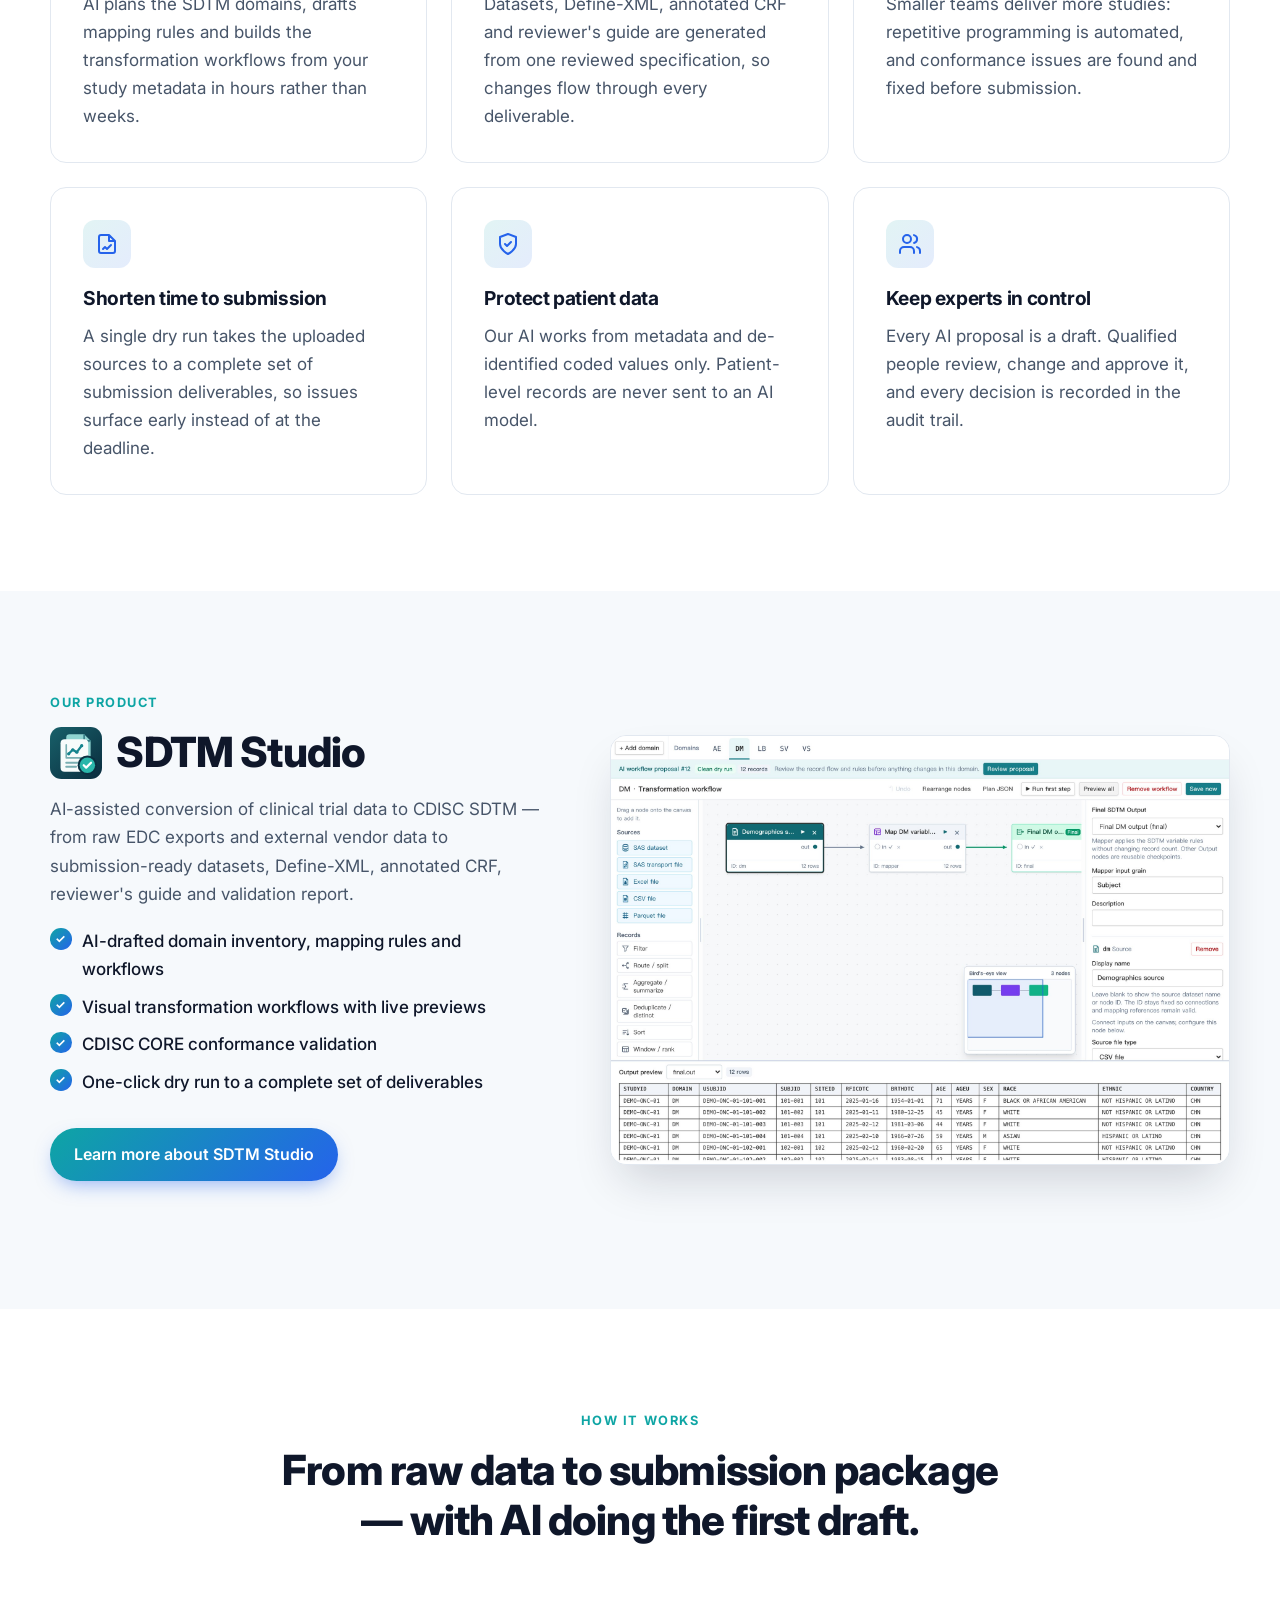
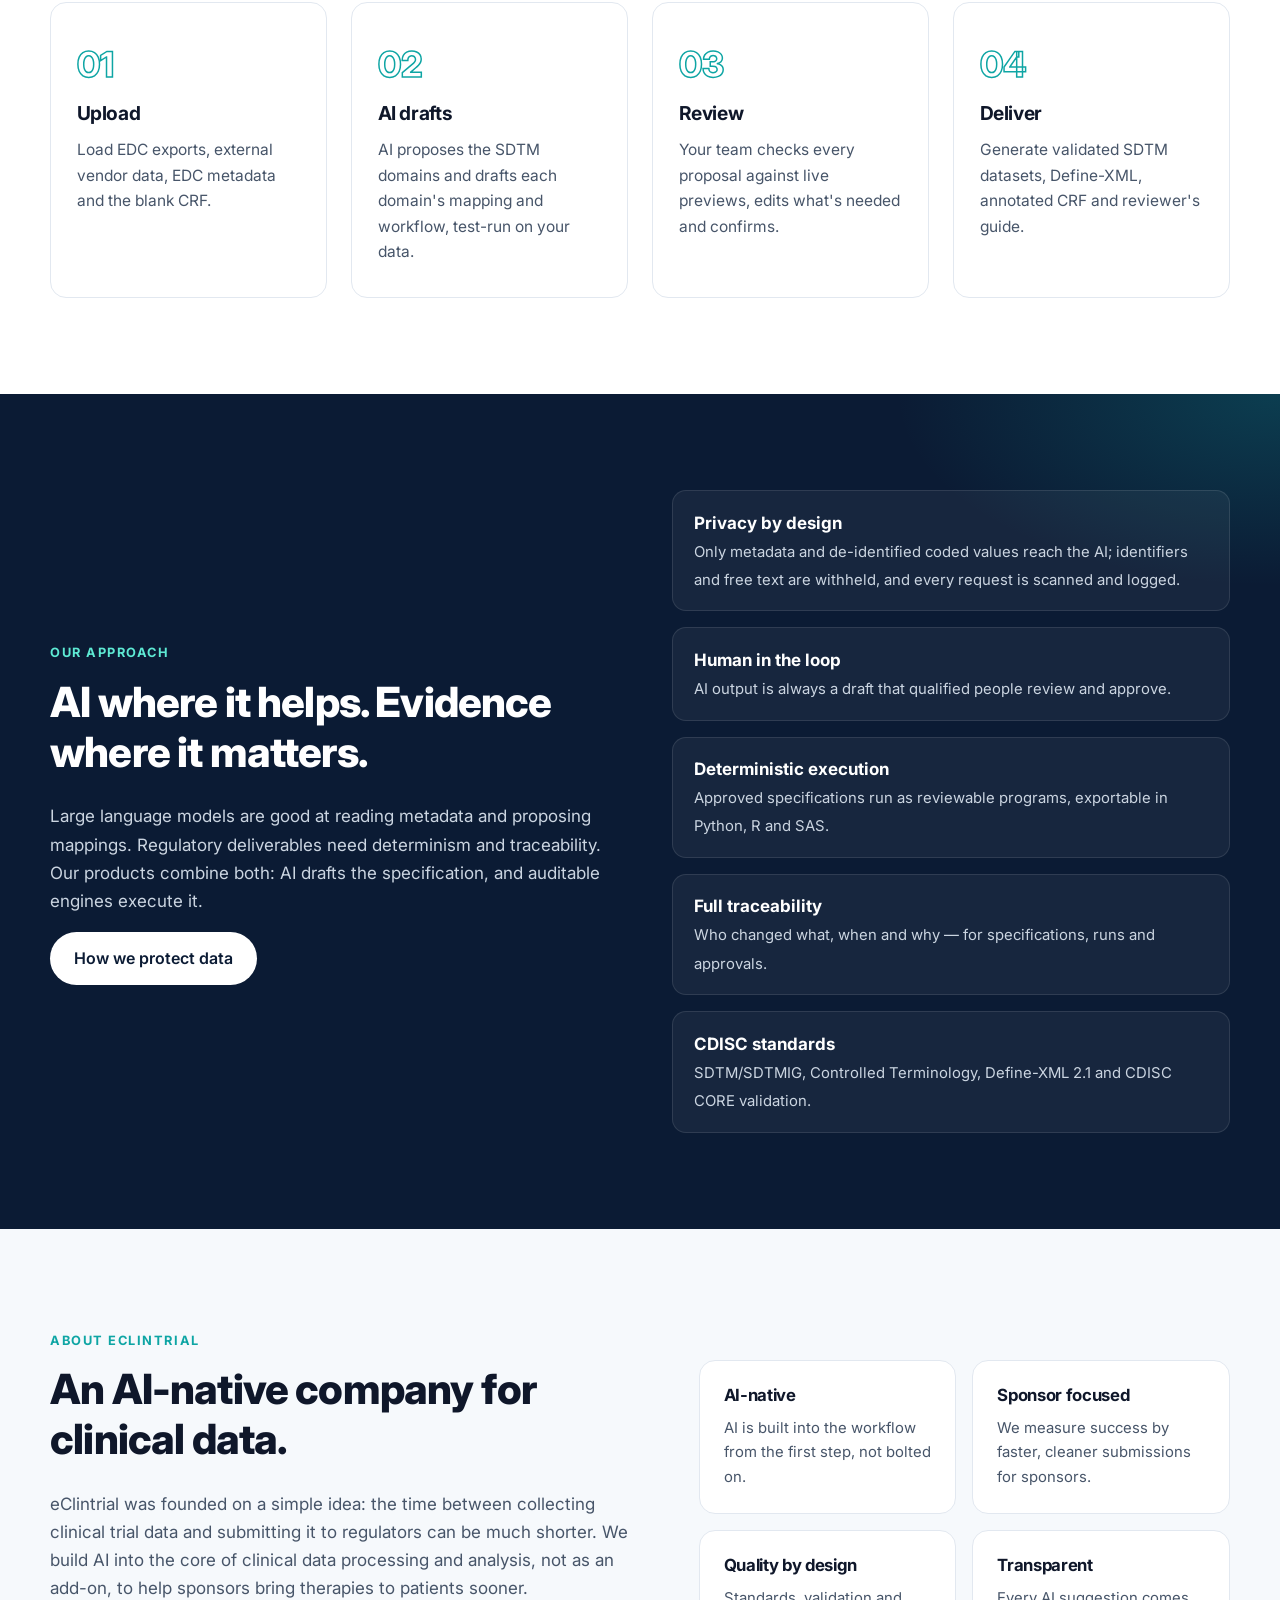
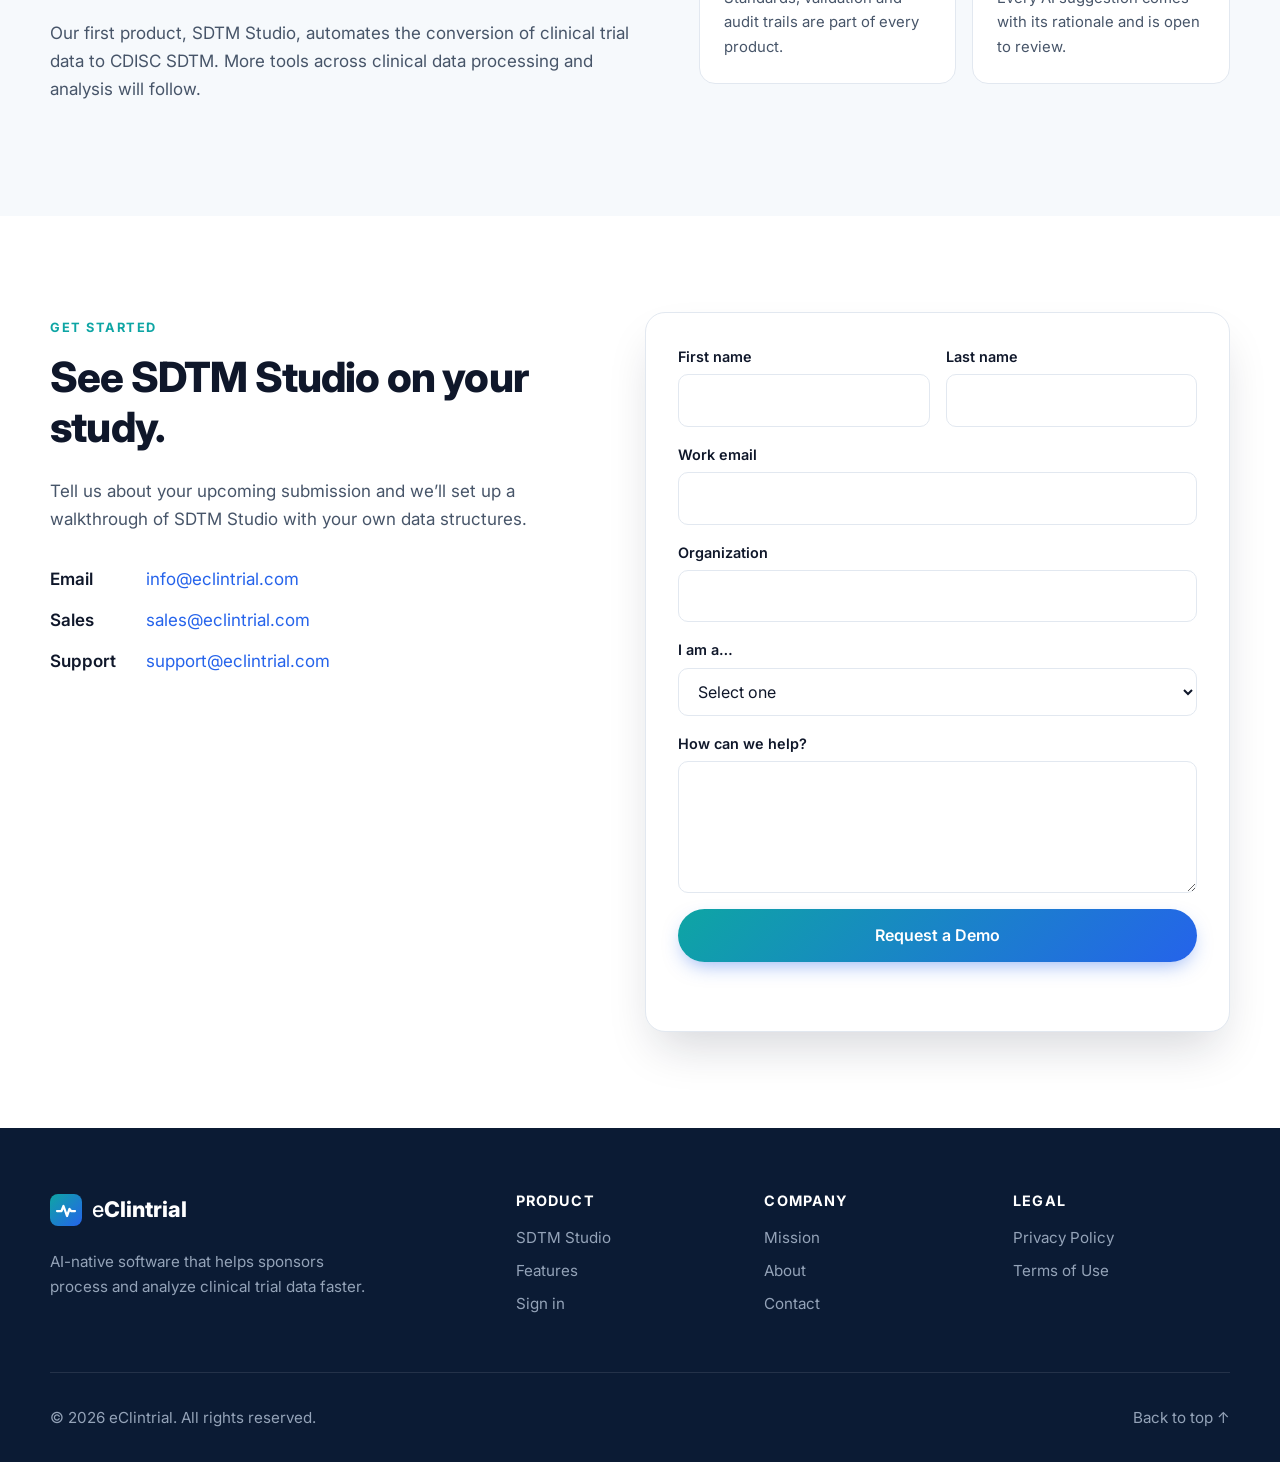
==== commit e0476bcf: "Sharper, cropped SDTM Studio screenshots; keep image aspect ratio; add mapping rules section Co-Auth" ====
--- a/index.html
+++ b/index.html
@@ -66,7 +66,7 @@
               <span class="dot red"></span><span class="dot amber"></span><span class="dot green"></span>
               <span class="dash-title">SDTM Studio · Auto Mapping</span>
             </div>
-            <img class="shot" src="/sdtm/img/auto-mapping.jpg" alt="SDTM Studio: AI-drafted domain workflows with dry-run results" width="1800" height="656" />
+            <img class="shot" src="/sdtm/img/auto-mapping.jpg" alt="SDTM Studio: AI-drafted domain workflows with dry-run results" width="2000" height="1129" />
           </div>
           <div class="float-card fc-1" aria-hidden="true">✓ AE workflow drafted · clean dry run</div>
           <div class="float-card fc-2" aria-hidden="true">⚡ Define-XML generated</div>
@@ -161,7 +161,7 @@
           </div>
         </div>
         <figure class="product-shot reveal">
-          <img src="/sdtm/img/workflow.jpg" alt="SDTM Studio transformation workflow editor" width="1800" height="1075" loading="lazy" />
+          <a href="/sdtm/img/workflow.jpg" target="_blank" rel="noopener" title="Open full size"><img src="/sdtm/img/workflow.jpg" alt="SDTM Studio transformation workflow with the SDTM output preview" width="2000" height="1384" loading="lazy" /></a>
         </figure>
       </div>
     </section>
--- a/css/styles.css
+++ b/css/styles.css
@@ -274,12 +274,14 @@
 .product-title h2 { margin: 0; }
 .product-grid { display: grid; grid-template-columns: 1fr 1.25fr; gap: 4rem; align-items: center; }
 .product-shot { margin: 0; border-radius: var(--radius); overflow: hidden; border: 1px solid var(--line); box-shadow: var(--shadow-lg); background: #fff; }
-.dash-card .shot { width: 100%; height: auto; }
+/* the width/height attributes reserve space; keep the screenshot's own aspect ratio */
+.product-shot img, .dash-card .shot { width: 100%; height: auto; }
+.product-shot a { display: block; cursor: zoom-in; }
 .stat-word { font-size: 1.9rem; }
 .steps-5 { grid-template-columns: repeat(5, 1fr); }
-.feature-row { display: grid; grid-template-columns: 1fr 1.35fr; gap: 4rem; align-items: center; margin-bottom: 5rem; }
+.feature-row { display: grid; grid-template-columns: 1fr 1.7fr; gap: 3.5rem; align-items: center; margin-bottom: 5rem; }
 .feature-row:last-child { margin-bottom: 0; }
-.feature-row.flip { grid-template-columns: 1.35fr 1fr; }
+.feature-row.flip { grid-template-columns: 1.7fr 1fr; }
 .feature-row.flip > :first-child { order: 2; }
 .fine-print { margin-top: 2rem; font-size: .88rem; color: var(--muted); }
 
